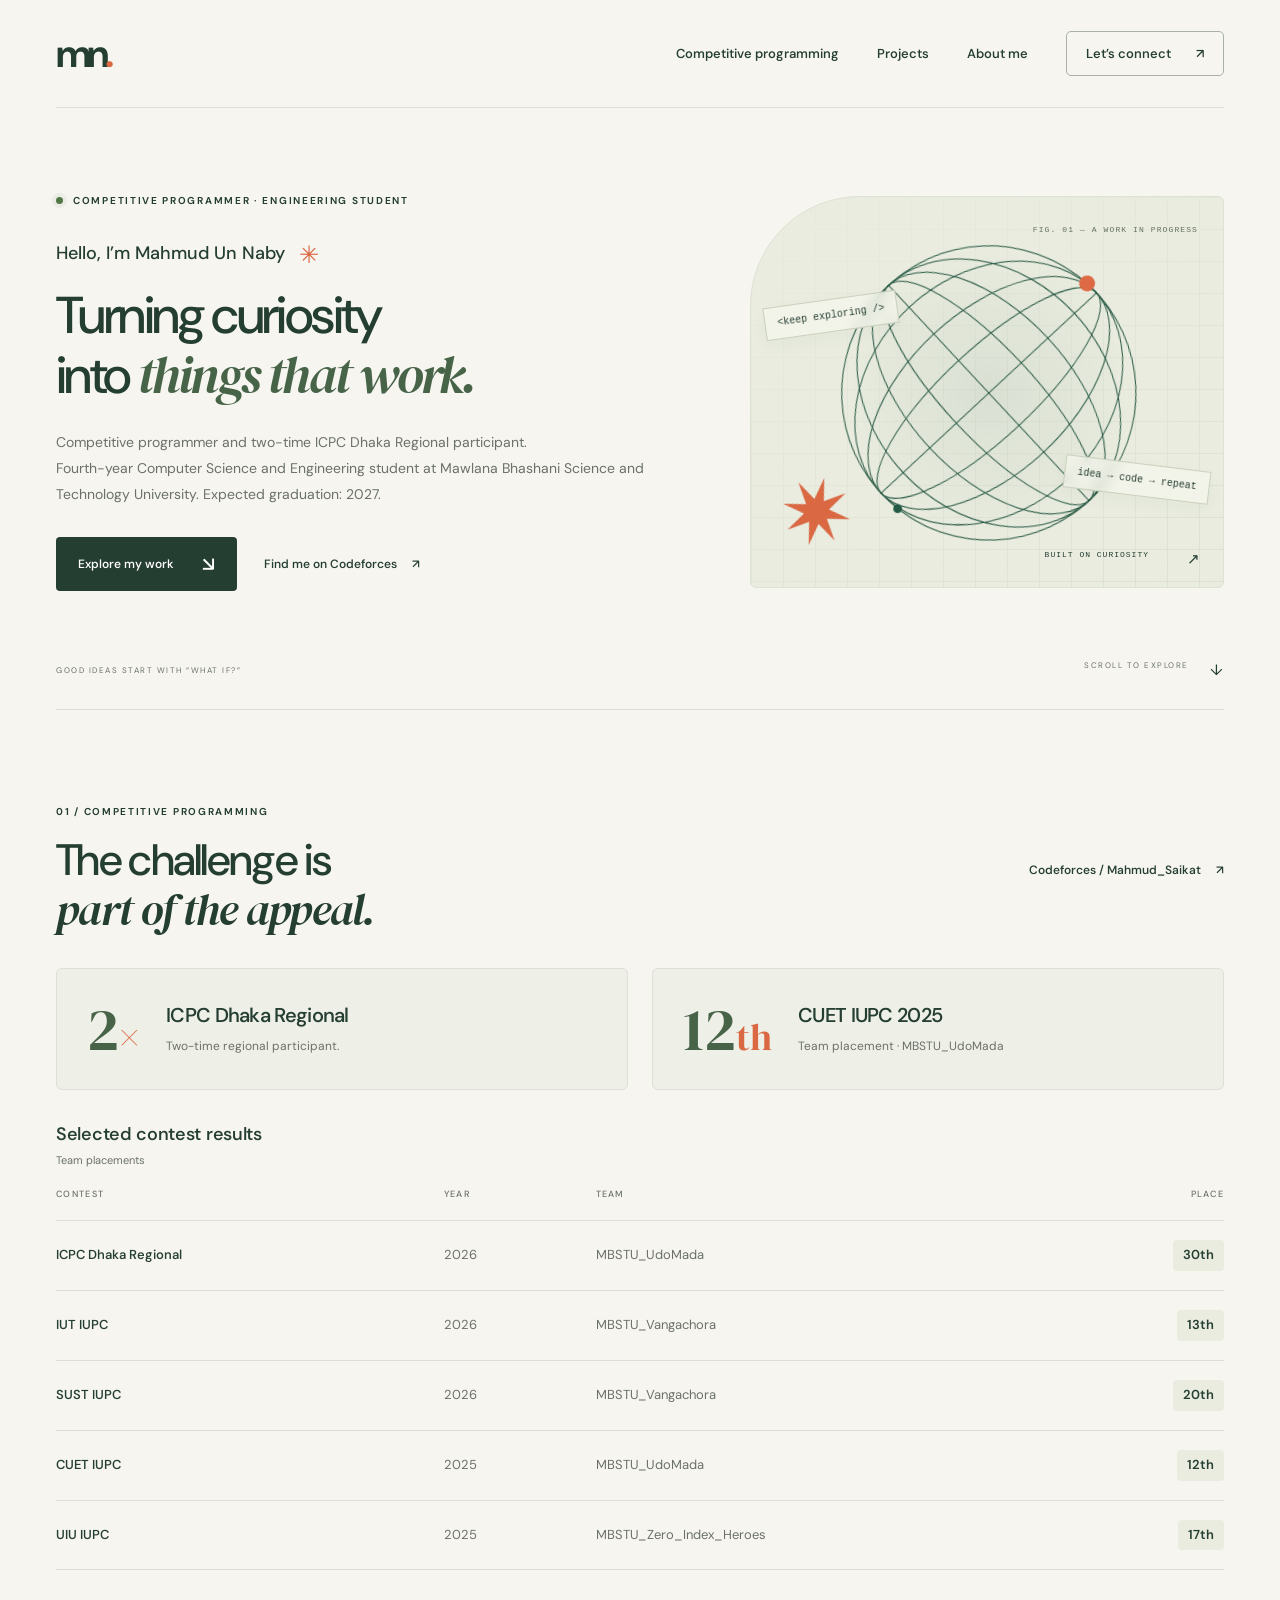
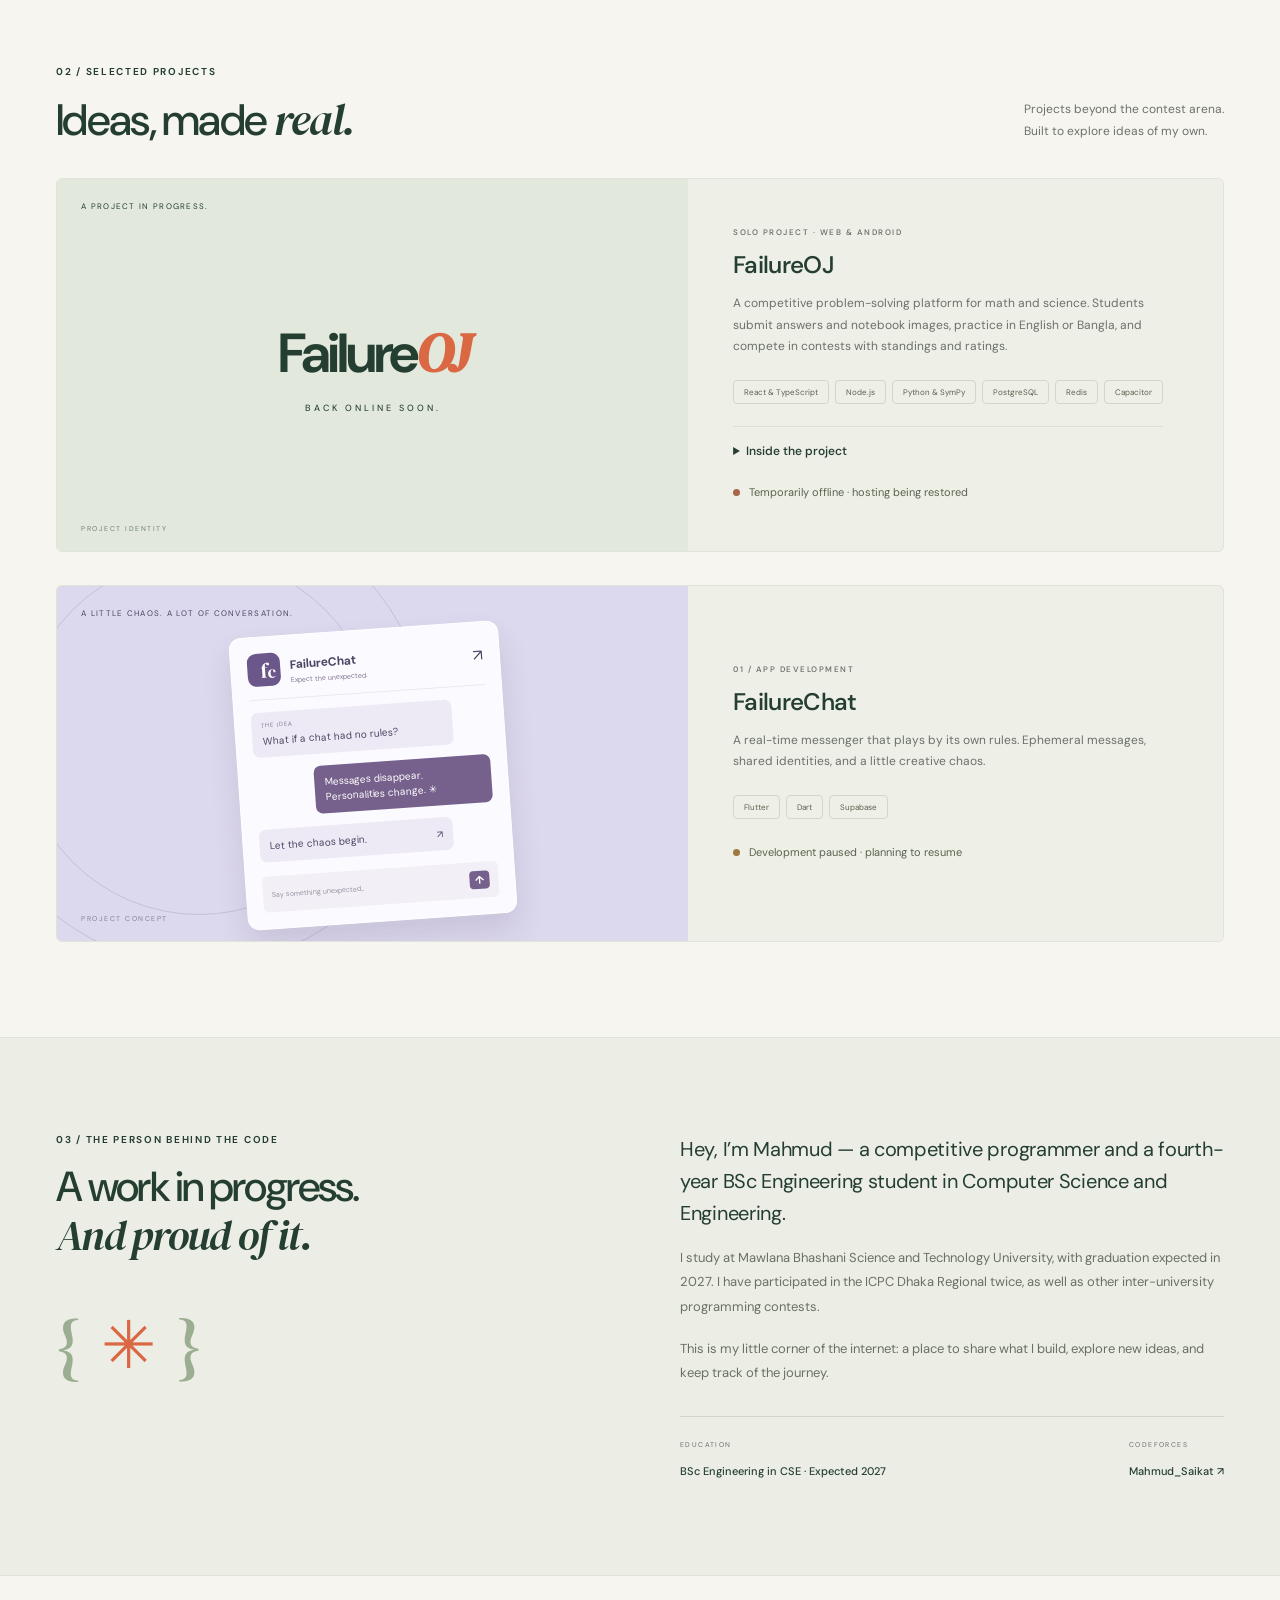
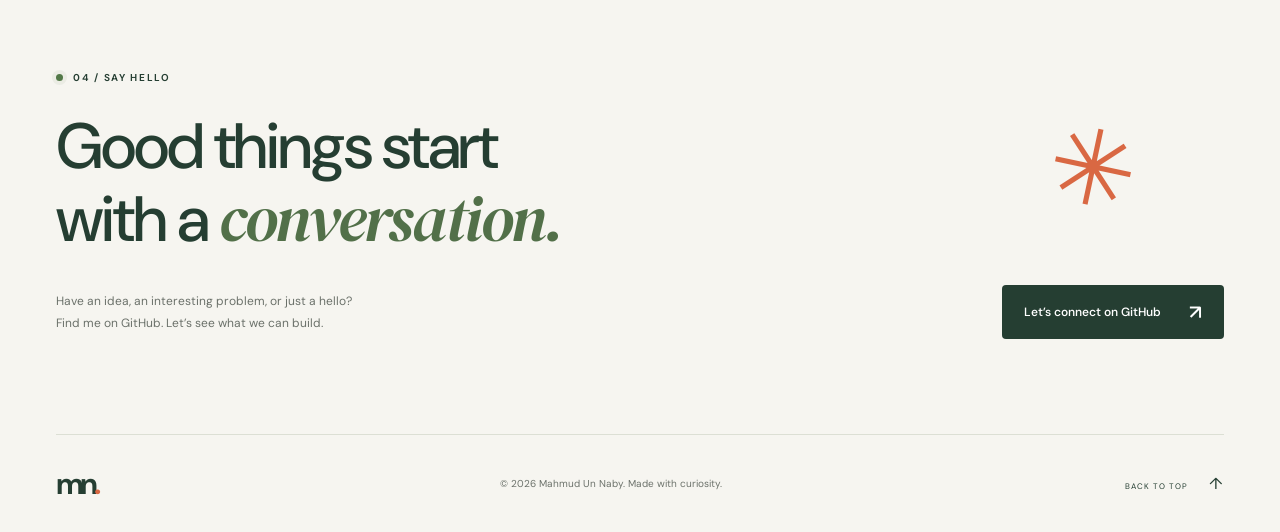
==== index.html @ 16910d27 "Publish Mahmud Un Naby portfolio" ====
<!doctype html>
<html lang="en">
<head>
  <meta charset="UTF-8">
  <meta name="viewport" content="width=device-width, initial-scale=1.0">
  <meta name="theme-color" content="#f6f5f0">
  <meta name="description" content="Mahmud Un Naby — competitive programmer, two-time ICPC Dhaka Regional participant, and Computer Science and Engineering student at MBSTU. Expected graduation: 2027.">
  <meta property="og:title" content="Mahmud Un Naby — Competitive Programmer">
  <meta property="og:description" content="Exploring ideas through code. A collection of projects, experiments, and things learned along the way.">
  <meta property="og:type" content="website">
  <meta property="og:url" content="https://mahmud-un-naby.github.io/portfolio/">
  <link rel="canonical" href="https://mahmud-un-naby.github.io/portfolio/">
  <title>Mahmud Un Naby — Competitive Programmer</title>
  <link rel="icon" href="./favicon.svg" type="image/svg+xml">
  <link rel="stylesheet" href="./styles.css">
  <script src="./script.js" defer></script>
</head>
<body>
  <a class="skip-link" href="#main">Skip to content</a>
  <header class="site-header wrap">
    <a class="wordmark" href="#" aria-label="Mahmud Un Naby, home">mn<span>.</span></a>
    <button class="menu-toggle" aria-controls="navigation" aria-expanded="false" aria-label="Open navigation"><span></span><span></span></button>
    <nav id="navigation" aria-label="Main navigation">
      <a href="#contests">Competitive programming</a><a href="#work">Projects</a><a href="#about">About me</a><a class="nav-contact" href="#contact">Let’s connect <span aria-hidden="true">↗</span></a>
    </nav>
  </header>
  <main id="main">
    <section class="hero wrap" aria-labelledby="hero-title">
      <div class="hero-copy">
        <p class="eyebrow"><span class="status-dot"></span> COMPETITIVE PROGRAMMER · ENGINEERING STUDENT</p>
        <p class="hello">Hello, I’m Mahmud Un Naby <span aria-hidden="true">✳</span></p>
        <h1 id="hero-title">Turning curiosity<br>into <em>things that work.</em></h1>
        <p class="hero-description">Competitive programmer and two-time ICPC Dhaka Regional participant.<br>Fourth-year Computer Science and Engineering student at Mawlana Bhashani Science and Technology University. Expected graduation: 2027.</p>
        <div class="hero-actions"><a class="button button-dark" href="#work">Explore my work <span aria-hidden="true">↘</span></a><a class="text-link" href="https://codeforces.com/profile/Mahmud_Saikat" target="_blank" rel="noopener noreferrer">Find me on Codeforces <span aria-hidden="true">↗</span></a></div>
      </div>
      <div class="hero-art" role="img" aria-label="An abstract geometric playground of green orbital lines and an orange star, representing curiosity and code">
        <div class="art-grid"></div><span class="art-top">FIG. 01 — A WORK IN PROGRESS</span>
        <svg class="orbital" viewBox="0 0 440 440" aria-hidden="true"><defs><radialGradient id="orb-fill"><stop offset="0" stop-color="#245a46" stop-opacity=".08"/><stop offset="1" stop-color="#245a46" stop-opacity="0"/></radialGradient></defs><circle cx="220" cy="220" r="166" fill="url(#orb-fill)"/><g fill="none" stroke="#285944" stroke-width="1.15"><circle cx="220" cy="220" r="166"/><ellipse cx="220" cy="220" rx="166" ry="50" transform="rotate(-35 220 220)"/><ellipse cx="220" cy="220" rx="166" ry="91" transform="rotate(-35 220 220)"/><ellipse cx="220" cy="220" rx="166" ry="132" transform="rotate(-35 220 220)"/><ellipse cx="220" cy="220" rx="50" ry="166" transform="rotate(-35 220 220)"/><ellipse cx="220" cy="220" rx="91" ry="166" transform="rotate(-35 220 220)"/><ellipse cx="220" cy="220" rx="132" ry="166" transform="rotate(-35 220 220)"/><path d="M84 315 356 125M125 84 315 356"/></g><circle cx="347" cy="113" r="9" fill="#de6945"/><circle cx="100" cy="335" r="5" fill="#245a46"/></svg>
        <span class="floating-code code-one">&lt;keep exploring /&gt;</span><span class="floating-code code-two">idea → code → repeat</span>
        <svg class="art-star" viewBox="0 0 100 100" aria-hidden="true"><path d="m50 0 7 33L85 15 67 43 100 50 67 57 85 85 57 67 50 100 43 67 15 85 33 57 0 50 33 43 15 15 43 33Z" fill="currentColor"/></svg>
        <span class="art-bottom">BUILT ON CURIOSITY <span>↗</span></span>
      </div>
      <div class="hero-foot"><span>GOOD IDEAS START WITH “WHAT IF?”</span><a href="#work">SCROLL TO EXPLORE <span aria-hidden="true">↓</span></a></div>
    </section>
    <section id="contests" class="contests wrap section-space" aria-labelledby="contests-title">
      <div class="section-heading"><div><p class="eyebrow">01 / COMPETITIVE PROGRAMMING</p><h2 id="contests-title">The challenge is<br><em>part of the appeal.</em></h2></div><a class="text-link" href="https://codeforces.com/profile/Mahmud_Saikat" target="_blank" rel="noopener noreferrer">Codeforces / Mahmud_Saikat <span aria-hidden="true">↗</span></a></div>
      <div class="contest-grid">
        <article class="contest-highlight"><span class="contest-number">2<span>×</span></span><div><h3>ICPC Dhaka Regional</h3><p>Two-time regional participant.</p></div></article>
        <article class="contest-highlight"><span class="contest-number">12<span>th</span></span><div><h3>CUET IUPC 2025</h3><p>Team placement · MBSTU_UdoMada</p></div></article>
      </div>
      <div class="contest-results">
        <table>
          <caption>Selected contest results <span>Team placements</span></caption>
          <thead><tr><th scope="col">Contest</th><th scope="col">Year</th><th scope="col">Team</th><th scope="col">Place</th></tr></thead>
          <tbody>
            <tr><th scope="row">ICPC Dhaka Regional</th><td>2026</td><td>MBSTU_UdoMada</td><td><span class="placement">30th</span></td></tr>
            <tr><th scope="row">IUT IUPC</th><td>2026</td><td>MBSTU_Vangachora</td><td><span class="placement">13th</span></td></tr>
            <tr><th scope="row">SUST IUPC</th><td>2026</td><td>MBSTU_Vangachora</td><td><span class="placement">20th</span></td></tr>
            <tr><th scope="row">CUET IUPC</th><td>2025</td><td>MBSTU_UdoMada</td><td><span class="placement">12th</span></td></tr>
            <tr><th scope="row">UIU IUPC</th><td>2025</td><td>MBSTU_Zero_Index_Heroes</td><td><span class="placement">17th</span></td></tr>
          </tbody>
        </table>
      </div>
    </section>
    <section id="work" class="work wrap section-space" aria-labelledby="work-title">
      <div class="section-heading"><div><p class="eyebrow">02 / SELECTED PROJECTS</p><h2 id="work-title">Ideas, made <em>real.</em></h2></div><p>Projects beyond the contest arena.<br>Built to explore ideas of my own.</p></div>
      <div class="project-grid">
        <article class="project-card featured oj-project" aria-labelledby="failureoj-title">
          <div class="project-visual oj-visual" aria-hidden="true"><span class="visual-label">A PROJECT IN PROGRESS.</span><div class="oj-wordmark">Failure<span>OJ</span><small>BACK ONLINE SOON.</small></div><span class="visual-caption">PROJECT IDENTITY</span></div>
          <div class="project-info"><div>
            <p class="project-type">SOLO PROJECT · WEB &amp; ANDROID</p>
            <h3 id="failureoj-title">FailureOJ</h3>
            <p>A competitive problem-solving platform for math and science. Students submit answers and notebook images, practice in English or Bangla, and compete in contests with standings and ratings.</p>
            <div class="tags"><span>React &amp; TypeScript</span><span>Node.js</span><span>Python &amp; SymPy</span><span>PostgreSQL</span><span>Redis</span><span>Capacitor</span></div>
            <details class="project-details">
              <summary>Inside the project</summary>
              <ul>
                <li><strong>Math-aware judging.</strong> A Python/FastAPI service uses SymPy to compare numeric expressions, including equivalent fractions and roots, with tolerance-based checking.</li>
                <li><strong>Contest workflows.</strong> Fixed or dynamic scoring, standings, ratings, and participant challenges reviewed by contest judges.</li>
                <li><strong>Learning and community.</strong> Bilingual problems, editorials, tutorials, problem collections, and groups, with an Android build using Capacitor.</li>
              </ul>
              <p><strong>Engineering focus:</strong> the answer judge runs separately from the Express API. A Redis-backed queue and retry logic handle deferred judging, while Socket.IO delivers verdict updates. PostgreSQL and Prisma store the platform’s data.</p>
            </details>
            <p class="project-status"><span class="status-indicator offline"></span>Temporarily offline · hosting being restored</p>
          </div></div>
        </article>
        <article class="project-card featured" aria-labelledby="failurechat-title">
          <div class="project-visual chat-visual" aria-hidden="true"><span class="visual-label">A LITTLE CHAOS. A LOT OF CONVERSATION.</span><div class="chat-orbit"></div><div class="chat-window"><div class="chat-header"><div class="chat-logo">f<span>c</span></div><div><strong>FailureChat</strong><small>Expect the unexpected.</small></div><span>↗</span></div><div class="chat-message"><small>THE IDEA</small>What if a chat had no rules?</div><div class="chat-message reply">Messages disappear.<br>Personalities change. ✳</div><div class="chat-message final-message">Let the chaos begin.<span>↗</span></div><div class="chat-input">Say something unexpected...<b>↑</b></div></div><span class="visual-caption">PROJECT CONCEPT</span></div>
          <div class="project-info"><div><p class="project-type">01 / APP DEVELOPMENT</p><h3 id="failurechat-title">FailureChat</h3><p>A real-time messenger that plays by its own rules. Ephemeral messages, shared identities, and a little creative chaos.</p><div class="tags"><span>Flutter</span><span>Dart</span><span>Supabase</span></div><p class="project-status"><span class="status-indicator paused"></span>Development paused · planning to resume</p></div></div>
        </article>
      </div>
    </section>
    <section id="about" class="about section-space" aria-labelledby="about-title"><div class="wrap about-grid"><div><p class="eyebrow">03 / THE PERSON BEHIND THE CODE</p><h2 id="about-title">A work in progress.<br><em>And proud of it.</em></h2><div class="about-mark" aria-hidden="true">{<span>✳</span>}</div></div><div class="about-copy"><p class="about-lead">Hey, I’m Mahmud — a competitive programmer and a fourth-year BSc Engineering student in Computer Science and Engineering.</p><p>I study at Mawlana Bhashani Science and Technology University, with graduation expected in 2027. I have participated in the ICPC Dhaka Regional twice, as well as other inter-university programming contests.</p><p>This is my little corner of the internet: a place to share what I build, explore new ideas, and keep track of the journey.</p><div class="about-notes"><div><span>EDUCATION</span><strong>BSc Engineering in CSE · Expected 2027</strong></div><div><span>CODEFORCES</span><a href="https://codeforces.com/profile/Mahmud_Saikat" target="_blank" rel="noopener noreferrer">Mahmud_Saikat ↗</a></div></div></div></div></section>
    <section id="contact" class="contact wrap section-space" aria-labelledby="contact-title"><p class="eyebrow"><span class="status-dot"></span> 04 / SAY HELLO</p><h2 id="contact-title">Good things start<br>with a <em>conversation.</em><span class="contact-star" aria-hidden="true">✳</span></h2><div class="contact-bottom"><p>Have an idea, an interesting problem, or just a hello?<br>Find me on GitHub. Let’s see what we can build.</p><a class="button button-dark" href="https://github.com/Mahmud-Un-Naby" target="_blank" rel="noopener noreferrer">Let’s connect on GitHub <span aria-hidden="true">↗</span></a></div></section>
  </main>
  <footer class="footer wrap"><a class="wordmark" href="#" aria-label="Back to top">mn<span>.</span></a><p>© <span id="year">2026</span> Mahmud Un Naby. Made with curiosity.</p><a href="#">BACK TO TOP <span aria-hidden="true">↑</span></a></footer>
</body>
</html>
---- styles.css ----
@import url('https://fonts.googleapis.com/css2?family=DM+Sans:wght@400;450;500;550;600;650;700&family=DM+Serif+Display:ital@0;1&display=swap');

:root{--paper:#f6f5f0;--ink:#253e32;--muted:#6b716a;--line:#dcdfd4;--accent:#d96843;--serif:'DM Serif Display',Georgia,serif;--sans:'DM Sans',Arial,sans-serif}*{box-sizing:border-box}html{scroll-behavior:smooth;scroll-padding-top:30px}body{margin:0;background:var(--paper);color:var(--ink);font-family:var(--sans);-webkit-font-smoothing:antialiased}a{color:inherit;text-decoration:none}button{font:inherit}a,button{-webkit-tap-highlight-color:transparent}a:focus-visible,button:focus-visible{outline:3px solid var(--accent);outline-offset:6px}::selection{background:#d9e5c8}.wrap{width:min(1200px,calc(100% - 112px));margin-inline:auto}.site-header{height:108px;display:flex;align-items:center;justify-content:space-between;border-bottom:1px solid var(--line)}.wordmark{font-size:39px;font-weight:700;letter-spacing:-4px;line-height:1}.wordmark span{color:var(--accent)}nav{display:flex;align-items:center;gap:38px;font-size:13px;font-weight:550}nav a:hover,.text-link:hover{color:var(--accent)}.nav-contact{border:1px solid #a9b0a5;border-radius:5px;padding:13px 19px}.nav-contact span{margin-left:22px}.menu-toggle{display:none}.hero{display:grid;grid-template-columns:1.35fr 1fr;column-gap:55px;padding-top:86px}.eyebrow{font-size:10px;letter-spacing:1.7px;font-weight:650;display:flex;align-items:center;gap:10px;margin:0 0 32px}.status-dot{width:7px;height:7px;background:#527847;border-radius:50%;box-shadow:0 0 0 4px #52784712;flex-shrink:0}.hello{font-size:18px;margin:0 0 17px;font-weight:500}.hello span{color:var(--accent);display:inline-block;margin-left:9px;font-size:24px;vertical-align:middle}h1{font-weight:500;font-size:clamp(40px,4.05vw,59px);letter-spacing:-2.6px;line-height:1.13;margin:0 0 25px;white-space:nowrap}em{font-family:var(--serif);font-weight:400}h1 em{color:#486448}.hero-description{font-size:14px;line-height:1.85;color:var(--muted);margin:0 0 29px}.hero-actions{display:flex;align-items:center;gap:27px}.button{padding:17px 22px;display:inline-flex;align-items:center;justify-content:center;gap:28px;border-radius:4px;font-size:12px;font-weight:550;transition:background .2s,transform .2s}.button-dark{background:var(--ink);color:#fff}.button-dark:hover{background:#40604a;transform:translateY(-2px)}.button span{font-size:20px;line-height:1}.text-link{font-size:12px;font-weight:550;display:inline-flex;align-items:center;gap:15px;transition:color .2s}.hero-art{align-self:center;height:392px;background:#e9ecdf;position:relative;overflow:hidden;border:1px solid #dde2d4;border-radius:110px 6px 6px 6px}.art-grid{position:absolute;inset:0;opacity:.38;background-image:linear-gradient(#c6cfbe 1px,transparent 1px),linear-gradient(90deg,#c6cfbe 1px,transparent 1px);background-size:32px 32px;mask-image:linear-gradient(145deg,transparent,#000)}.art-top{position:absolute;top:28px;right:25px;font:8px monospace;letter-spacing:1.1px;color:#66725e}.orbital{width:100%;height:100%;position:absolute;top:1px;left:2px;transform:rotate(-8deg);animation:orbit-in 1.4s ease-out both}.floating-code{position:absolute;font:10px monospace;background:#f8f8efa8;border:1px solid #c9d1be;padding:10px 12px;box-shadow:0 6px 16px #2c49270a;backdrop-filter:blur(6px)}.code-one{left:13px;top:102px;transform:rotate(-8deg)}.code-two{right:13px;bottom:91px;transform:rotate(7deg)}.art-star{position:absolute;left:31px;bottom:41px;width:69px;color:var(--accent);transform:rotate(13deg)}.art-bottom{position:absolute;bottom:18px;right:22px;font:8px monospace;letter-spacing:1px;display:flex;gap:38px}.art-bottom span{font-size:15px}.hero-foot{grid-column:1/-1;margin-top:69px;padding-bottom:29px;display:flex;justify-content:space-between;align-items:center;font-size:8px;letter-spacing:1.5px;color:var(--muted)}.hero-foot a{display:flex;gap:21px}.hero-foot a span{font-size:15px;color:var(--ink)}.skills-strip{border-block:1px solid var(--line)}.skills-strip .wrap{min-height:83px;display:flex;align-items:center;justify-content:space-between;gap:20px}.skills-strip span{font-size:15px;font-weight:550;white-space:nowrap}.skills-strip .strip-label{font-size:8px;letter-spacing:1.5px;color:var(--muted);font-weight:500;margin-right:28px}.skills-strip i{font-style:normal;color:#a3ae96;font-size:17px}.section-space{padding-block:95px}.section-heading{display:flex;justify-content:space-between;align-items:end;margin-bottom:32px}.section-heading .eyebrow,.about .eyebrow{margin-bottom:17px}h2{font-size:44px;font-weight:500;letter-spacing:-1.7px;line-height:1.15;margin:0}.section-heading>p{font-size:12px;line-height:1.85;color:var(--muted);margin:0 0 4px}.filter-bar{display:flex;gap:9px;margin-bottom:25px}.filter{background:transparent;border:1px solid var(--line);color:var(--muted);padding:10px 15px;border-radius:30px;font-size:10px;cursor:pointer}.filter.active{background:var(--ink);border-color:var(--ink);color:#fff}.filter span{margin-left:8px;opacity:.6;font-size:8px}.filter:not(.active):hover{border-color:#62775f;color:var(--ink)}.project-grid{display:grid;grid-template-columns:1fr 1fr;gap:33px 27px}.project-card{display:block;min-width:0}.project-card[hidden]{display:none}.project-card.featured{grid-column:1/-1;display:grid;grid-template-columns:1.18fr 1fr;background:#eeefe7;border:1px solid #e0e3d7;border-radius:6px;overflow:hidden}.project-card.featured[hidden]{display:none}.project-visual{height:265px;position:relative;overflow:hidden;border-radius:5px;transition:filter .2s}.project-card:hover .project-visual{filter:brightness(.975)}.featured .project-visual{height:355px;border-radius:0}.visual-label{position:absolute;top:22px;left:24px;font-size:8px;letter-spacing:1.3px;z-index:1}.visual-caption{position:absolute;bottom:18px;left:24px;font-size:7px;letter-spacing:1.5px;opacity:.6}.chat-visual{background:#dcd8ed;color:#4b4664;display:flex;align-items:center;justify-content:center}.chat-orbit{width:460px;height:460px;border:1px solid #c6bed9;position:absolute;border-radius:50%;left:-14%;top:-80px}.chat-orbit:after{content:'';position:absolute;inset:50px;border:1px solid #c6bed9;border-radius:50%}.chat-window{width:270px;margin-top:24px;background:#fbfaff;border:1px solid #ffffff;border-radius:12px;box-shadow:0 17px 30px #40345c1f;padding:16px;transform:rotate(-4deg);transition:transform .35s}.project-card:hover .chat-window{transform:rotate(-1deg) translateY(-3px)}.chat-header{display:flex;gap:10px;align-items:center;padding-bottom:13px;border-bottom:1px solid #ebe8f0}.chat-logo{background:#6c578a;color:#fff;border-radius:9px;font-family:var(--serif);font-size:21px;width:33px;height:33px;display:grid;place-content:center;position:relative}.chat-logo span{position:absolute;right:5px;bottom:2px;font-size:17px}.chat-header strong{font-size:12px}.chat-header small{display:block;font-size:7px;color:#82758f;margin-top:2px}.chat-header>span{margin-left:auto}.chat-message{font-size:10px;line-height:1.5;background:#eeeaf5;border-radius:7px;padding:9px 10px;margin-top:12px;width:85%}.chat-message small{display:block;font-size:6px;letter-spacing:1px;color:#887695;margin-bottom:3px}.chat-message.reply{margin-left:auto;background:#75618c;color:#fff;width:75%}.chat-message.final-message{width:82%;display:flex;justify-content:space-between}.chat-input{font-size:7px;color:#9a91a2;padding:9px;margin-top:14px;background:#f2eff7;border-radius:5px;display:flex;align-items:center;justify-content:space-between}.chat-input b{color:#fff;background:#75618c;padding:2px 5px;border-radius:4px;font-size:11px}.project-info{padding:24px 0 0}.featured .project-info{padding:48px 45px;display:flex;align-items:center}.project-type{font-size:8px;letter-spacing:1.5px;font-weight:550;color:var(--muted);margin:0 0 12px}h3{font-size:24px;font-weight:550;letter-spacing:-.7px;margin:0 0 13px;display:flex;justify-content:space-between;gap:12px}h3 span{font-size:24px;font-weight:400;transition:transform .2s}.project-card:hover h3 span{transform:translate(3px,-3px)}.project-info p:not(.project-type){font-size:12px;color:var(--muted);line-height:1.8;margin:0;max-width:420px}.tags{display:flex;flex-wrap:wrap;gap:6px;margin-top:22px}.tags span{font-size:8px;padding:6px 10px;border:1px solid #d1d8c9;border-radius:4px;color:#59634f}.geometry-visual{background:#e4eadf}.geometry-visual svg{height:95%;width:90%;margin:15px 5%}.web-visual{background:#efdfcd;display:flex;align-items:center;justify-content:center}.code-window{width:78%;background:#293b33;color:#edf1df;border-radius:7px;box-shadow:0 14px 20px #5a442a14;transform:rotate(2deg);margin-top:20px}.window-dots{height:30px;display:flex;gap:4px;align-items:center;border-bottom:1px solid #ffffff14;padding:0 12px}.window-dots i{width:5px;height:5px;border-radius:50%;background:#b7937d}.window-dots i:nth-child(2){background:#c2b87f}.window-dots i:nth-child(3){background:#849d77}.window-dots span{font-size:7px;color:#bcc4b7;margin-left:auto;font-family:monospace}.code-lines{font:10px/1.9 monospace;padding:12px 13px 16px;white-space:pre}.code-lines>span{display:block}.code-lines b{color:#748176;font-weight:400;margin-right:14px}.code-lines i{font-style:normal;color:#d4ad87}.code-lines em{font:inherit;color:#bbaaed}.code-lines q{color:#c7d7a4}.code-lines q:before,.code-lines q:after{content:'"'}.work-footer{display:flex;justify-content:space-between;align-items:center;margin-top:37px;border-top:1px solid var(--line);padding-top:23px}.work-footer>span{font-size:11px;color:var(--muted)}.about{background:#eceee5;border-block:1px solid #e0e3d7}.about-grid{display:grid;grid-template-columns:1fr 1fr;gap:80px}.about h2{font-size:42px}.about-mark{font-size:72px;display:flex;align-items:center;gap:21px;margin-top:35px;color:#9cae92;font-family:var(--serif)}.about-mark span{font-size:66px;color:var(--accent)}.about-copy>p{font-size:13px;line-height:1.9;color:#687162;margin:0 0 17px}.about-copy>p.about-lead{font-size:20px;line-height:1.6;color:var(--ink);letter-spacing:-.3px}.about-notes{border-top:1px solid #d0d7c6;margin-top:30px;padding-top:23px;display:flex;justify-content:space-between;gap:15px}.about-notes span{display:block;font-size:7px;letter-spacing:1.4px;color:var(--muted);margin-bottom:10px}.about-notes strong,.about-notes a{font-size:11px;font-weight:500}.contact .eyebrow{margin-bottom:27px}.contact h2{font-size:64px;line-height:1.12;position:relative;letter-spacing:-2.1px}.contact h2 em{color:#527049}.contact-star{position:absolute;right:90px;top:0;color:var(--accent);font-size:105px;transform:rotate(12deg)}.contact-bottom{display:flex;align-items:center;justify-content:space-between;margin-top:30px}.contact-bottom p{font-size:12px;line-height:1.9;color:var(--muted);margin:0}.footer{display:flex;align-items:center;justify-content:space-between;gap:20px;min-height:98px;border-top:1px solid var(--line)}.footer .wordmark{font-size:30px}.footer p{font-size:10px;color:var(--muted)}.footer>a:last-child{font-size:8px;letter-spacing:1px}.footer>a:last-child span{margin-left:18px;font-size:16px}.skip-link{position:fixed;left:16px;top:-80px;z-index:10;background:var(--ink);color:#fff;padding:12px}.skip-link:focus{top:16px}.sr-only{position:absolute;width:1px;height:1px;padding:0;margin:-1px;overflow:hidden;clip:rect(0,0,0,0);white-space:nowrap;border:0}@keyframes orbit-in{from{opacity:0;transform:rotate(-20deg) scale(.94)}to{opacity:1;transform:rotate(-8deg) scale(1)}}
@media(min-width:1450px){.hero{padding-top:105px}.hero-art{height:430px}.hero-foot{margin-top:85px}}
@media(max-width:1050px){.wrap{width:calc(100% - 64px)}.hero{gap:25px;padding-top:65px}h1{font-size:43px;letter-spacing:-2px}.hero-art{height:350px}.hero-actions{gap:18px}.text-link{font-size:11px}.hero .button{padding-inline:17px;gap:16px}.skills-strip .strip-label{margin-right:0}.skills-strip .wrap{gap:12px}.skills-strip span{font-size:13px}.featured .project-info{padding:30px}.contact-star{right:40px}.about-grid{gap:40px}.code-lines{font-size:9px}}
@media(max-width:760px){.wrap{width:calc(100% - 40px)}.site-header{height:82px}.wordmark{font-size:35px}.menu-toggle{display:flex;flex-direction:column;justify-content:center;gap:6px;width:42px;height:42px;border:1px solid var(--line);border-radius:4px;background:transparent}.menu-toggle span{width:18px;height:1px;background:var(--ink);margin-inline:auto}.site-header{position:relative}.site-header nav{display:none;position:absolute;top:74px;left:0;right:0;padding:24px;background:var(--paper);border:1px solid var(--line);z-index:5;box-shadow:0 15px 20px #253e3210;align-items:stretch;gap:24px}.site-header nav.open{display:flex;flex-direction:column}.nav-contact{display:flex;justify-content:space-between}.hero{grid-template-columns:1fr;padding-top:47px;gap:37px}.eyebrow{font-size:8px;letter-spacing:1.3px;margin-bottom:27px}.hello{font-size:16px}h1{font-size:clamp(34px,6.5vw,49px);letter-spacing:-1.9px}.hero-description{font-size:13px}.hero-actions{gap:25px}.hero-art{height:370px;width:100%;max-width:480px;justify-self:center;border-top-left-radius:90px}.orbital{left:0}.hero-foot{margin-top:0;padding-bottom:23px;font-size:6px;letter-spacing:1px}.hero-foot a{gap:10px}.skills-strip .wrap{flex-wrap:wrap;justify-content:center;gap:15px 20px;padding-block:20px}.skills-strip .strip-label{width:100%;text-align:center;font-size:7px}.skills-strip span{font-size:12px}.skills-strip i{font-size:12px}.skills-strip i:nth-last-child(2){display:none}.section-space{padding-block:64px}.section-heading{display:block}.section-heading>p{margin-top:18px;font-size:12px}h2{font-size:36px}.filter-bar{gap:6px;flex-wrap:wrap}.filter{font-size:9px;padding:10px 12px}.project-grid{grid-template-columns:1fr;gap:34px}.project-card.featured{display:block}.featured .project-visual{height:330px}.featured .project-info{padding:27px}.project-visual{height:270px}.project-info{padding-top:20px}h3{font-size:23px}.project-info p:not(.project-type){font-size:13px}.tags span{font-size:9px}.work-footer{align-items:start;gap:18px}.work-footer>span{max-width:170px;line-height:1.6}.work-footer .text-link{white-space:nowrap;margin-top:3px}.about-grid{grid-template-columns:1fr;gap:25px}.about h2{font-size:36px}.about-mark{display:none}.about-copy>p.about-lead{font-size:19px}.about-copy>p{font-size:13px}.about-notes{justify-content:flex-start;gap:35px}.contact h2{font-size:clamp(36px,8vw,54px);letter-spacing:-1.5px}.contact-star{right:0;top:-3px;font-size:48px}.contact-bottom{align-items:start;flex-direction:column;gap:24px}.contact-bottom p{font-size:12px}.footer{flex-wrap:wrap;padding-block:25px;gap:18px}.footer p{font-size:8px;order:3;width:100%;margin:0}.footer>a:last-child{margin-left:auto}.code-lines{font-size:10px}.code-window{max-width:360px}}
@media(max-width:370px){.wrap{width:calc(100% - 32px)}h1{font-size:31px;letter-spacing:-1.5px}.hero-actions{gap:14px}.hero .button{font-size:10px;padding:15px 13px}.hero-actions .text-link{font-size:10px;gap:7px}.hero-art{height:320px}.desktop-break{display:none}.contact-star{font-size:34px}.about-notes{gap:23px}.code-lines{font-size:8px}}
@media(prefers-reduced-motion:reduce){html{scroll-behavior:auto}*,*:before,*:after{animation:none!important;transition:none!important}}

/* Competitive programming and curated project presentation. */
.contests{border-top:1px solid var(--line);padding-bottom:0}
.contests .section-heading{align-items:center}
.contest-grid{display:grid;grid-template-columns:1fr 1fr;gap:24px}
.contest-highlight{display:flex;align-items:center;gap:26px;border:1px solid var(--line);padding:30px;border-radius:6px;background:#eeefe7}
.contest-highlight h3{font-size:20px;margin-bottom:8px}
.contest-highlight p{font-size:12px;line-height:1.7;color:var(--muted);margin:0}
.contest-number,.contest-symbol{font-family:var(--serif);font-size:60px;white-space:nowrap;color:#486448;line-height:1}
.contest-number span{font-size:38px;color:var(--accent)}
.contest-symbol{font-size:43px;color:var(--accent)}
.project-info p.project-status{display:flex;align-items:center;gap:9px;font-size:11px;margin-top:24px;color:#59634f}
.status-indicator{width:7px;height:7px;border-radius:50%;flex-shrink:0;background:#9e793e}
.status-indicator.offline{background:#a96548}
.oj-visual{display:flex;align-items:center;justify-content:center;background:#e2e8db}
.oj-wordmark{font-size:55px;font-weight:650;letter-spacing:-3px}
.oj-wordmark>span{color:#d96843;font-family:var(--serif);font-style:italic}
.oj-wordmark small{display:block;font-size:9px;font-weight:450;letter-spacing:3px;margin-top:12px;text-align:center}
article.project-card:hover .project-visual{filter:none}
article.project-card:hover .chat-window{transform:rotate(-4deg)}
@media(max-width:1050px){nav{gap:22px;font-size:12px}.contest-highlight{padding:22px;gap:20px}.contest-highlight h3{font-size:18px}}
@media(max-width:760px){.contest-grid{grid-template-columns:1fr;gap:15px}.contests .section-heading .text-link{margin-top:23px}.contest-highlight{padding:25px}.contest-number{font-size:52px}.hero-description .desktop-break{display:none}.hero .eyebrow{font-size:7px;letter-spacing:1px}.about-notes{flex-wrap:wrap}.oj-wordmark{font-size:49px}}

.contest-results{margin-top:32px}
.contest-results table{width:100%;border-collapse:collapse;text-align:left;table-layout:fixed}
.contest-results caption{text-align:left;font-size:18px;font-weight:550;letter-spacing:-.3px;padding-bottom:20px}
.contest-results caption span{display:block;font-size:11px;font-weight:400;letter-spacing:0;color:var(--muted);margin-top:7px}
.contest-results th,.contest-results td{border-bottom:1px solid var(--line);padding:19px 14px;font-size:13px;line-height:1.6;vertical-align:middle;overflow-wrap:anywhere}
.contest-results thead th{font-size:9px;letter-spacing:1.3px;text-transform:uppercase;color:var(--muted);font-weight:500;padding-top:0}
.contest-results th:first-child{width:32%;padding-left:0}
.contest-results th:nth-child(2){width:13%}
.contest-results th:nth-child(3){width:40%}
.contest-results th:last-child{width:15%}
.contest-results tbody th{font-weight:550}
.contest-results td{color:var(--muted)}
.contest-results th:last-child,.contest-results td:last-child{text-align:right;padding-right:0}
.placement{display:inline-block;background:#e9ecdf;color:var(--ink);font-size:13px;font-weight:600;border-radius:4px;padding:5px 10px}
@media(max-width:760px){.contest-results th,.contest-results td{font-size:11px;padding:15px 6px}.contest-results thead th{font-size:8px;letter-spacing:.5px}.contest-results th:first-child{width:29%}.contest-results th:nth-child(2){width:15%}.contest-results th:nth-child(3){width:39%}.contest-results th:last-child{width:17%}.placement{font-size:11px;padding:4px 6px}.contest-results caption{font-size:17px}}

.oj-project .project-visual{height:auto;min-height:355px;align-self:stretch}
.project-details{margin-top:22px;border-top:1px solid var(--line);padding-top:16px}
.project-details summary{font-size:12px;font-weight:550;cursor:pointer;width:fit-content}
.project-details summary:focus-visible{outline:3px solid var(--accent);outline-offset:5px}
.project-details ul{margin:17px 0;padding-left:17px;color:var(--muted);font-size:12px;line-height:1.8}
.project-details li+li{margin-top:10px}
.project-details strong{color:var(--ink);font-weight:550}
@media(max-width:760px){.oj-project .project-visual{height:290px;min-height:0}.project-details ul{font-size:13px}}
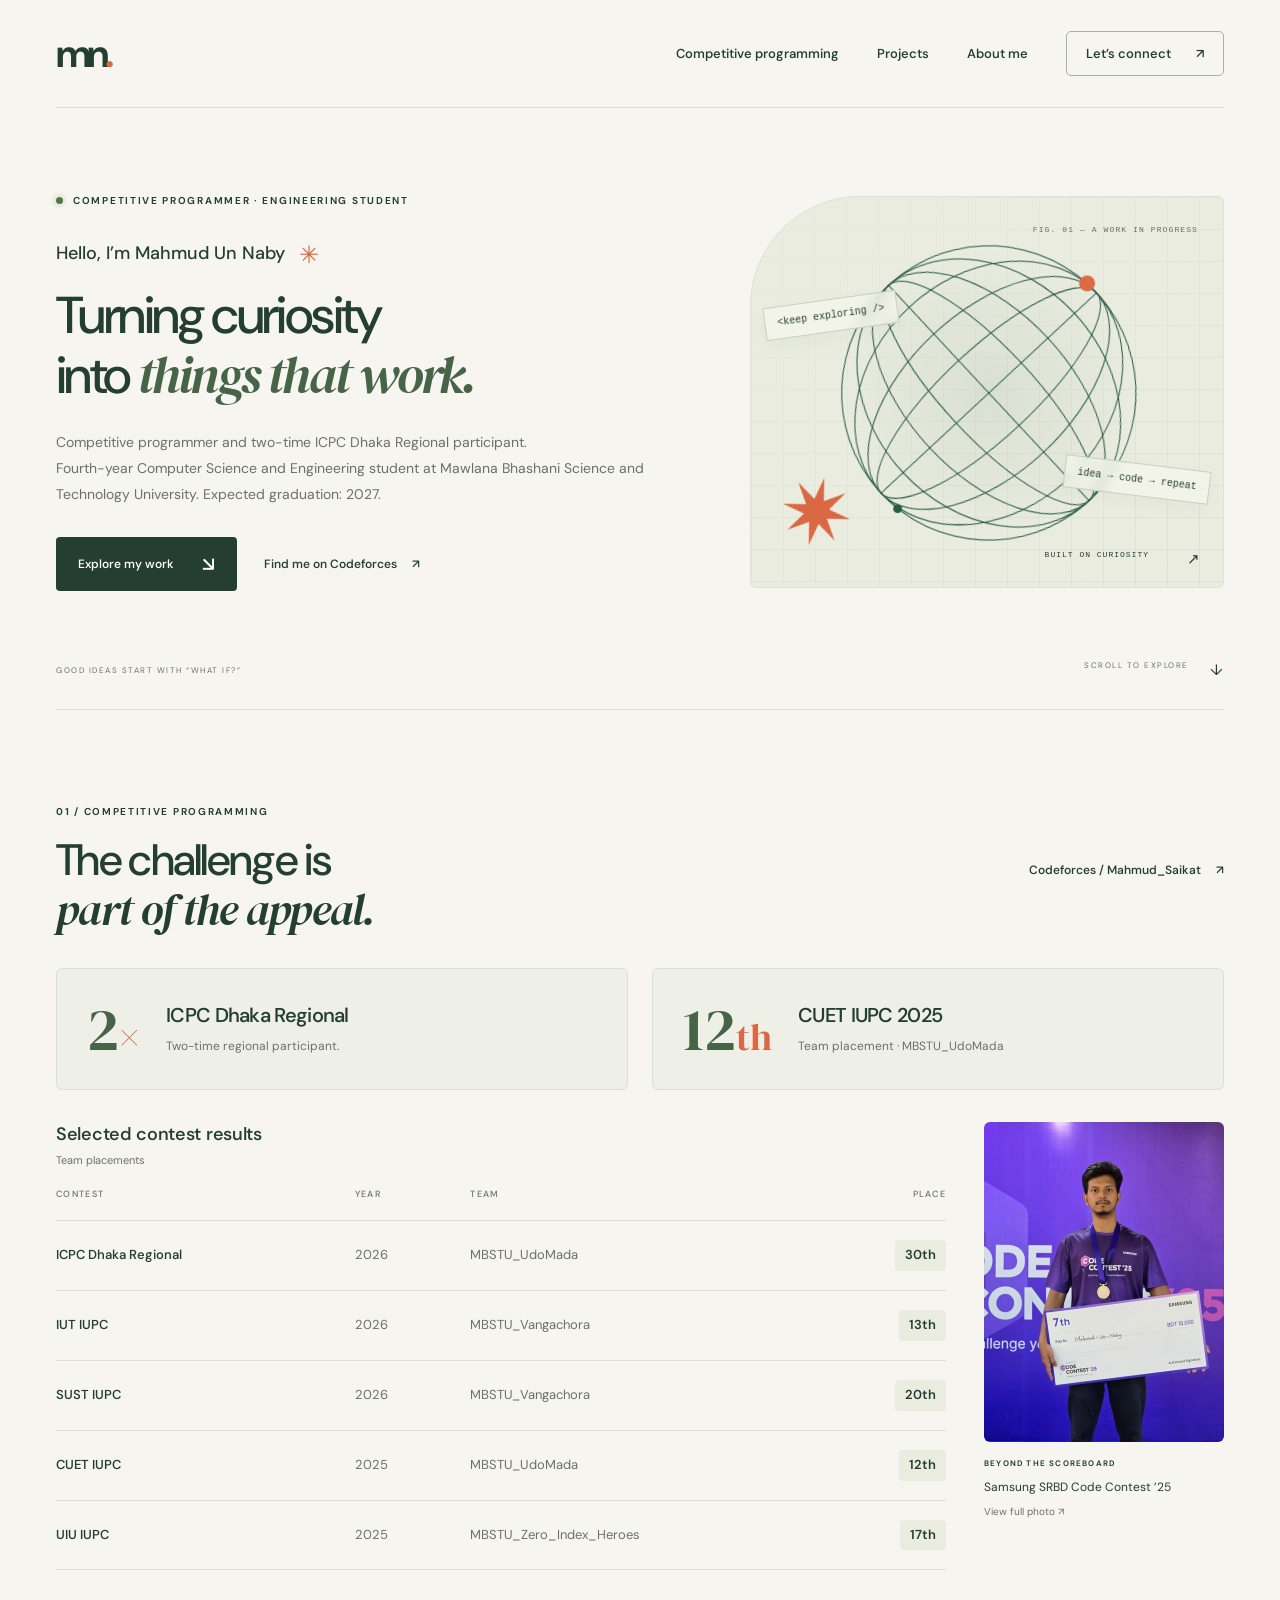
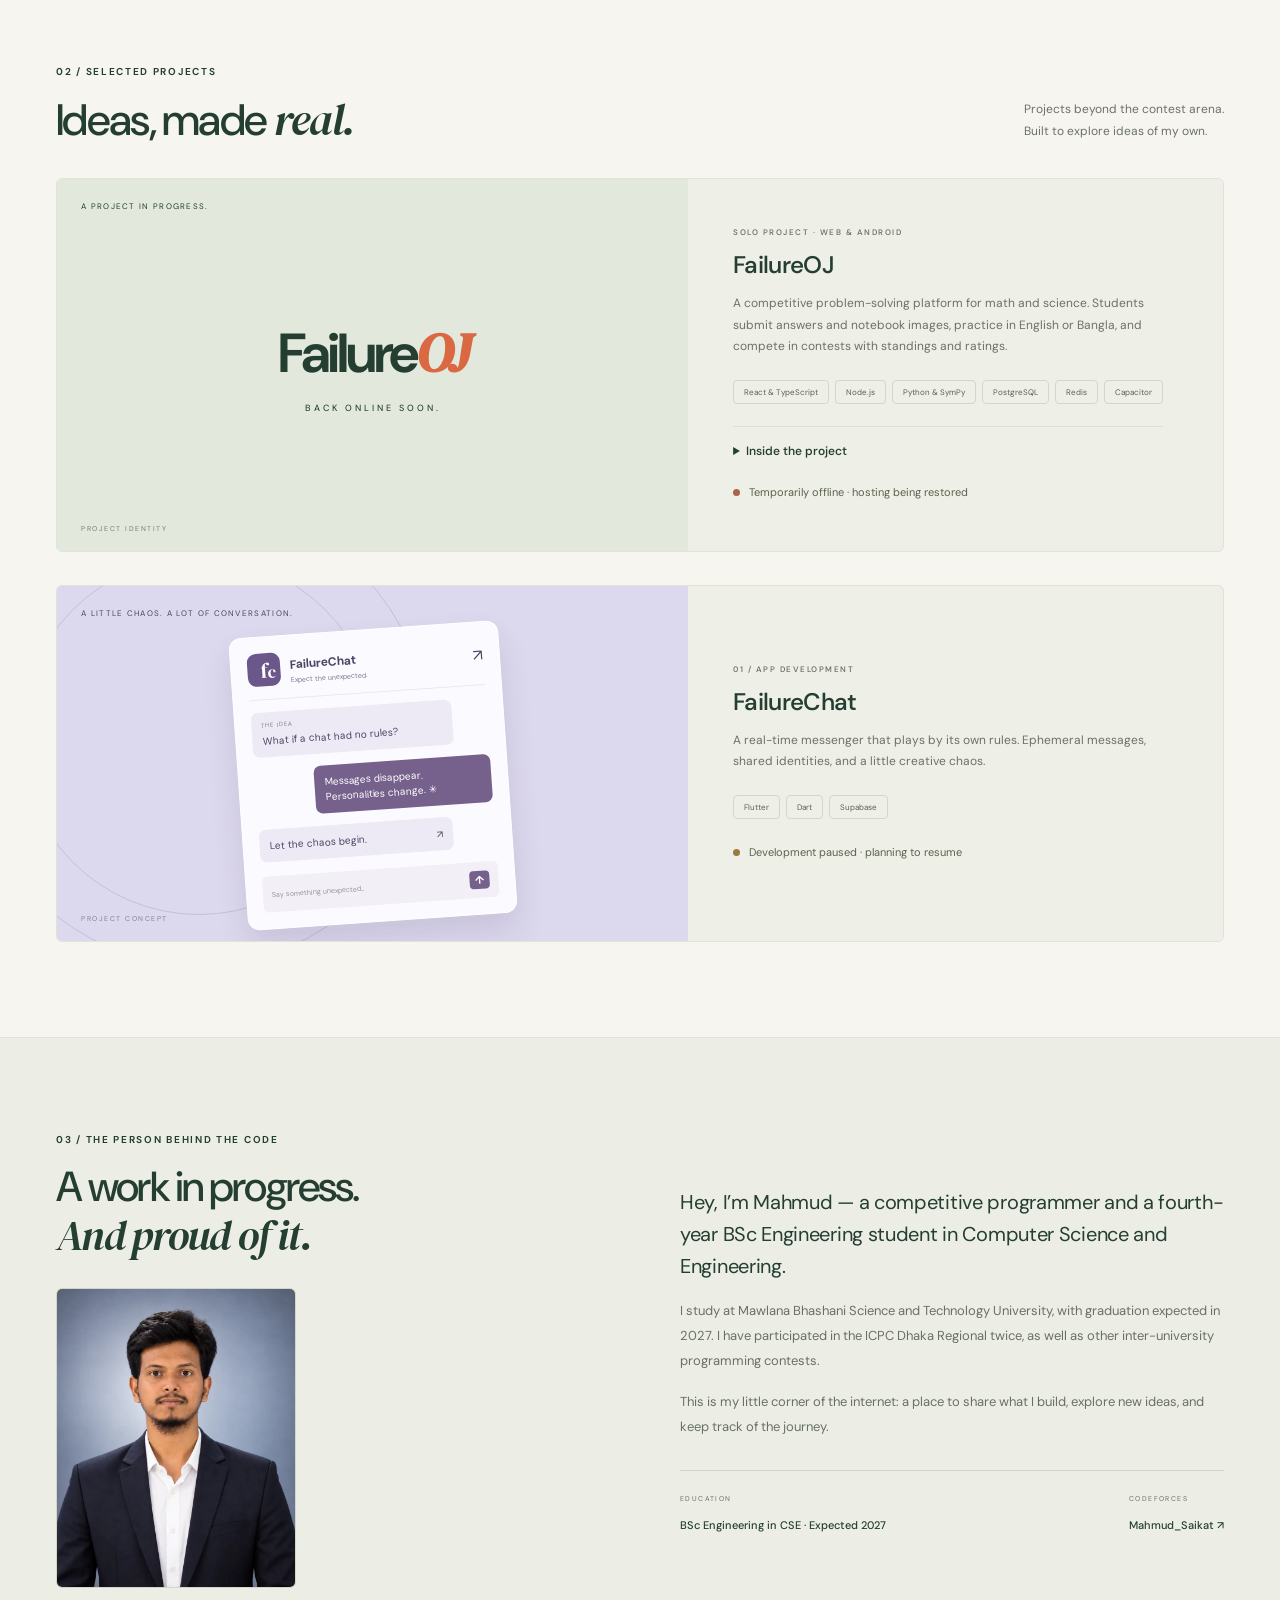
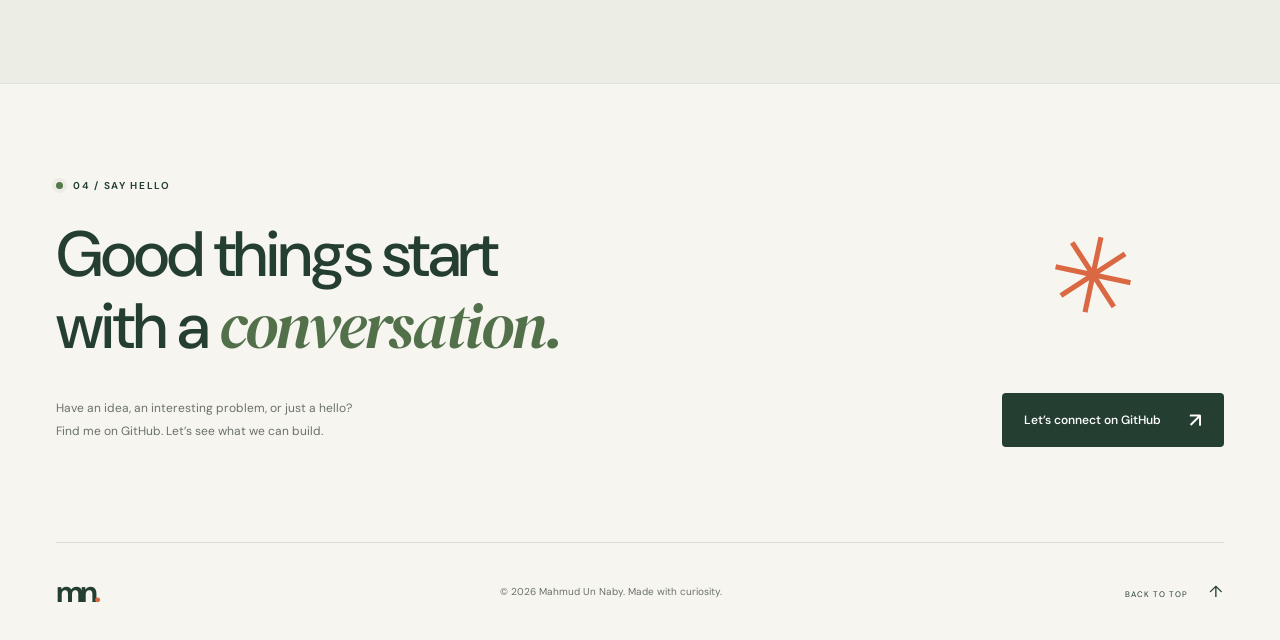
==== commit cd915ceb: "Add portrait and contest photos to portfolio" ====
--- a/index.html
+++ b/index.html
@@ -48,6 +48,7 @@
         <article class="contest-highlight"><span class="contest-number">2<span>×</span></span><div><h3>ICPC Dhaka Regional</h3><p>Two-time regional participant.</p></div></article>
         <article class="contest-highlight"><span class="contest-number">12<span>th</span></span><div><h3>CUET IUPC 2025</h3><p>Team placement · MBSTU_UdoMada</p></div></article>
       </div>
+      <div class="contest-history">
       <div class="contest-results">
         <table>
           <caption>Selected contest results <span>Team placements</span></caption>
@@ -60,6 +61,13 @@
             <tr><th scope="row">UIU IUPC</th><td>2025</td><td>MBSTU_Zero_Index_Heroes</td><td><span class="placement">17th</span></td></tr>
           </tbody>
         </table>
+      </div>
+      <figure class="contest-memory">
+        <a href="./assets/photos/mahmud-contest.webp" target="_blank" rel="noopener noreferrer" aria-label="View full contest photo, opens in a new tab">
+          <img src="./assets/photos/mahmud-contest.webp" alt="Mahmud at a coding contest, wearing a medal and holding a prize cheque" width="960" height="1280" loading="lazy" decoding="async">
+        </a>
+        <figcaption><span class="eyebrow">BEYOND THE SCOREBOARD</span>Samsung SRBD Code Contest ’25<span class="photo-hint">View full photo ↗</span></figcaption>
+      </figure>
       </div>
     </section>
     <section id="work" class="work wrap section-space" aria-labelledby="work-title">
@@ -90,7 +98,7 @@
         </article>
       </div>
     </section>
-    <section id="about" class="about section-space" aria-labelledby="about-title"><div class="wrap about-grid"><div><p class="eyebrow">03 / THE PERSON BEHIND THE CODE</p><h2 id="about-title">A work in progress.<br><em>And proud of it.</em></h2><div class="about-mark" aria-hidden="true">{<span>✳</span>}</div></div><div class="about-copy"><p class="about-lead">Hey, I’m Mahmud — a competitive programmer and a fourth-year BSc Engineering student in Computer Science and Engineering.</p><p>I study at Mawlana Bhashani Science and Technology University, with graduation expected in 2027. I have participated in the ICPC Dhaka Regional twice, as well as other inter-university programming contests.</p><p>This is my little corner of the internet: a place to share what I build, explore new ideas, and keep track of the journey.</p><div class="about-notes"><div><span>EDUCATION</span><strong>BSc Engineering in CSE · Expected 2027</strong></div><div><span>CODEFORCES</span><a href="https://codeforces.com/profile/Mahmud_Saikat" target="_blank" rel="noopener noreferrer">Mahmud_Saikat ↗</a></div></div></div></div></section>
+    <section id="about" class="about section-space" aria-labelledby="about-title"><div class="wrap about-grid"><div><p class="eyebrow">03 / THE PERSON BEHIND THE CODE</p><h2 id="about-title">A work in progress.<br><em>And proud of it.</em></h2><figure class="about-portrait"><img src="./assets/photos/mahmud-portrait.webp" alt="Portrait of Mahmud Un Naby wearing a dark blazer and white shirt" width="800" height="1000" loading="lazy" decoding="async"></figure></div><div class="about-copy"><p class="about-lead">Hey, I’m Mahmud — a competitive programmer and a fourth-year BSc Engineering student in Computer Science and Engineering.</p><p>I study at Mawlana Bhashani Science and Technology University, with graduation expected in 2027. I have participated in the ICPC Dhaka Regional twice, as well as other inter-university programming contests.</p><p>This is my little corner of the internet: a place to share what I build, explore new ideas, and keep track of the journey.</p><div class="about-notes"><div><span>EDUCATION</span><strong>BSc Engineering in CSE · Expected 2027</strong></div><div><span>CODEFORCES</span><a href="https://codeforces.com/profile/Mahmud_Saikat" target="_blank" rel="noopener noreferrer">Mahmud_Saikat ↗</a></div></div></div></div></section>
     <section id="contact" class="contact wrap section-space" aria-labelledby="contact-title"><p class="eyebrow"><span class="status-dot"></span> 04 / SAY HELLO</p><h2 id="contact-title">Good things start<br>with a <em>conversation.</em><span class="contact-star" aria-hidden="true">✳</span></h2><div class="contact-bottom"><p>Have an idea, an interesting problem, or just a hello?<br>Find me on GitHub. Let’s see what we can build.</p><a class="button button-dark" href="https://github.com/Mahmud-Un-Naby" target="_blank" rel="noopener noreferrer">Let’s connect on GitHub <span aria-hidden="true">↗</span></a></div></section>
   </main>
   <footer class="footer wrap"><a class="wordmark" href="#" aria-label="Back to top">mn<span>.</span></a><p>© <span id="year">2026</span> Mahmud Un Naby. Made with curiosity.</p><a href="#">BACK TO TOP <span aria-hidden="true">↑</span></a></footer>
--- a/styles.css
+++ b/styles.css
@@ -53,3 +53,22 @@
 .project-details li+li{margin-top:10px}
 .project-details strong{color:var(--ink);font-weight:550}
 @media(max-width:760px){.oj-project .project-visual{height:290px;min-height:0}.project-details ul{font-size:13px}}
+
+/* Personal photos: full originals stay local; the site serves lighter WebP copies. */
+.contest-history{display:grid;grid-template-columns:minmax(0,1fr) 240px;gap:38px;align-items:start}
+.contest-memory{margin:32px 0 0}
+.contest-memory a{display:block;border-radius:6px;overflow:hidden}
+.contest-memory img{display:block;width:100%;height:auto}
+.contest-memory figcaption{font-size:12px;line-height:1.7;margin-top:15px}
+.contest-memory .eyebrow{font-size:8px;letter-spacing:1.2px;margin-bottom:6px}
+.photo-hint{display:block;color:var(--muted);font-size:10px;margin-top:6px}
+.about-portrait{margin:28px 0 0;max-width:240px}
+.about-portrait img{display:block;width:100%;height:auto;border-radius:6px;border:1px solid #d0d7c6}
+.about-copy{align-self:center}
+@media(max-width:1000px){
+  .contest-history{grid-template-columns:minmax(0,1fr);gap:25px}
+  .contest-memory{display:grid;grid-template-columns:180px minmax(0,1fr);align-items:center;gap:25px;margin-top:0}
+  .contest-memory figcaption{margin-top:0}
+}
+@media(max-width:760px){.about-portrait{max-width:220px}}
+@media(max-width:480px){.contest-memory{grid-template-columns:120px minmax(0,1fr);gap:18px}}
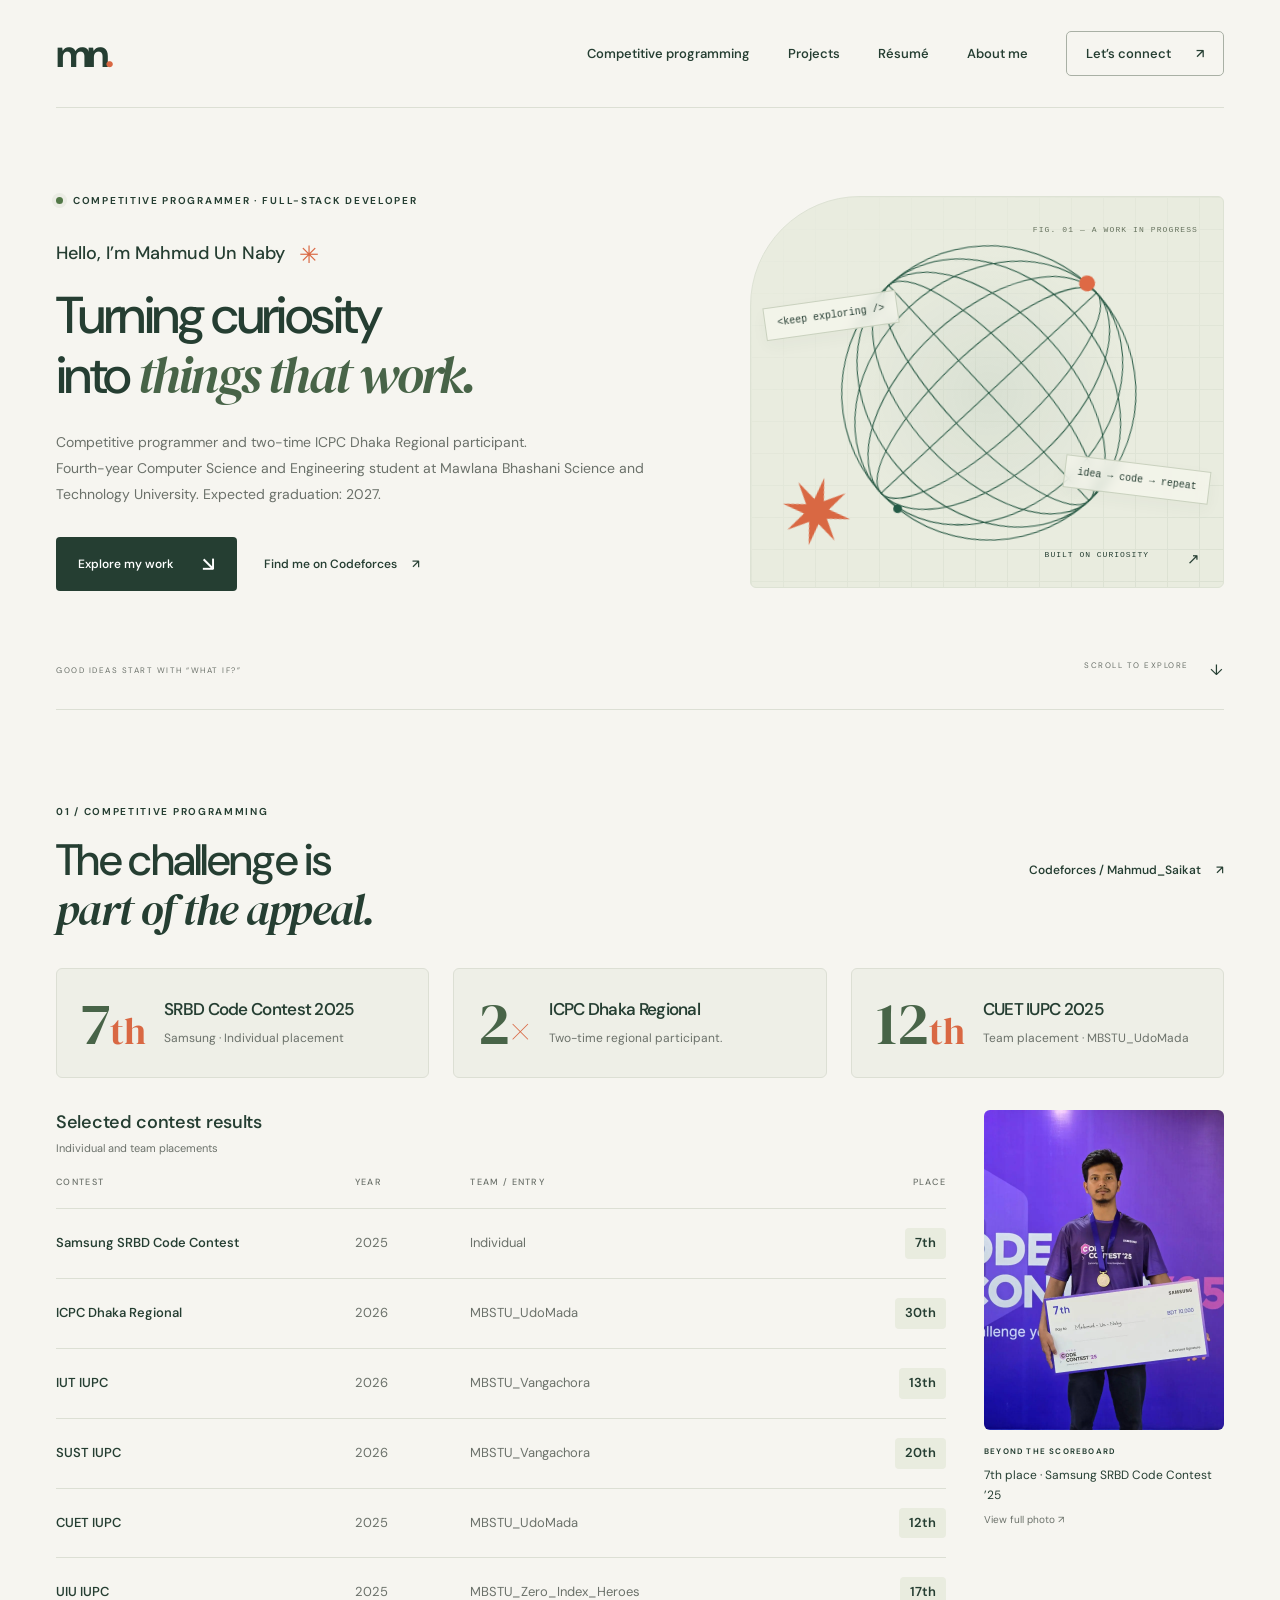
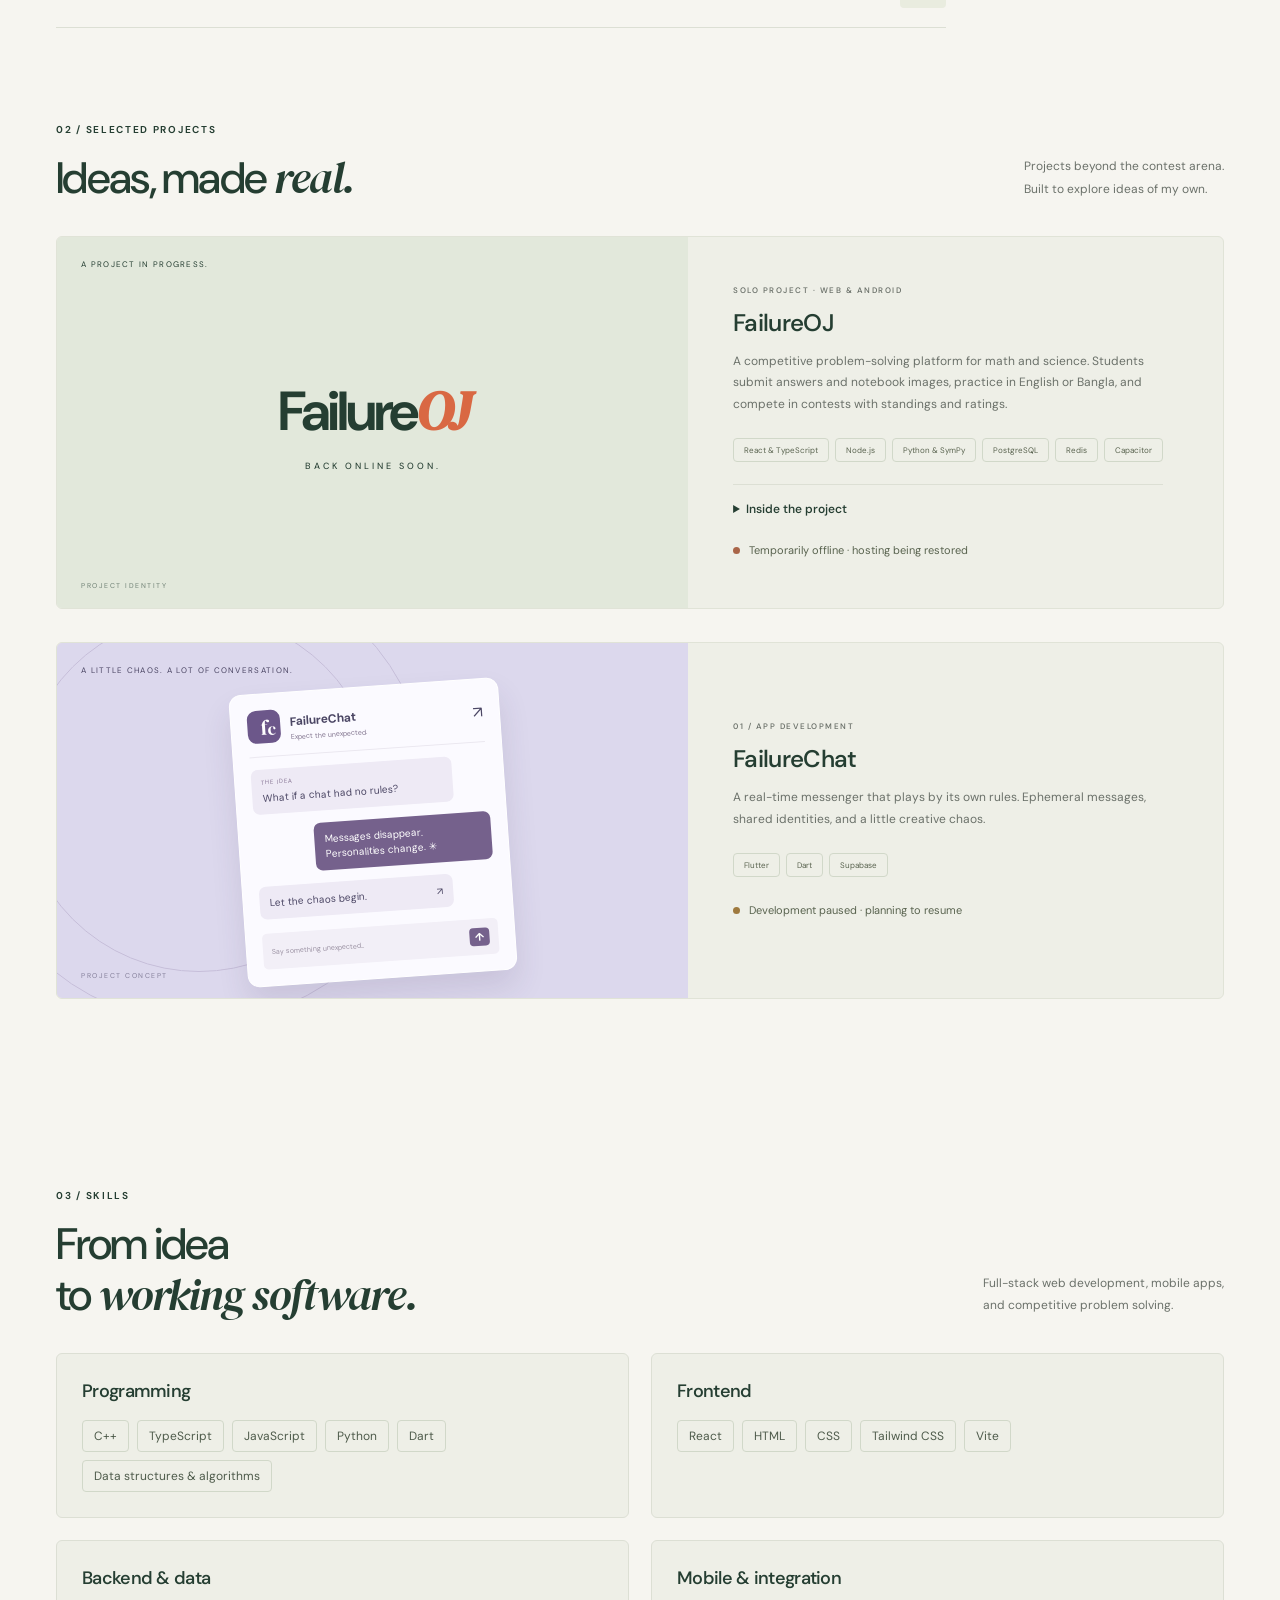
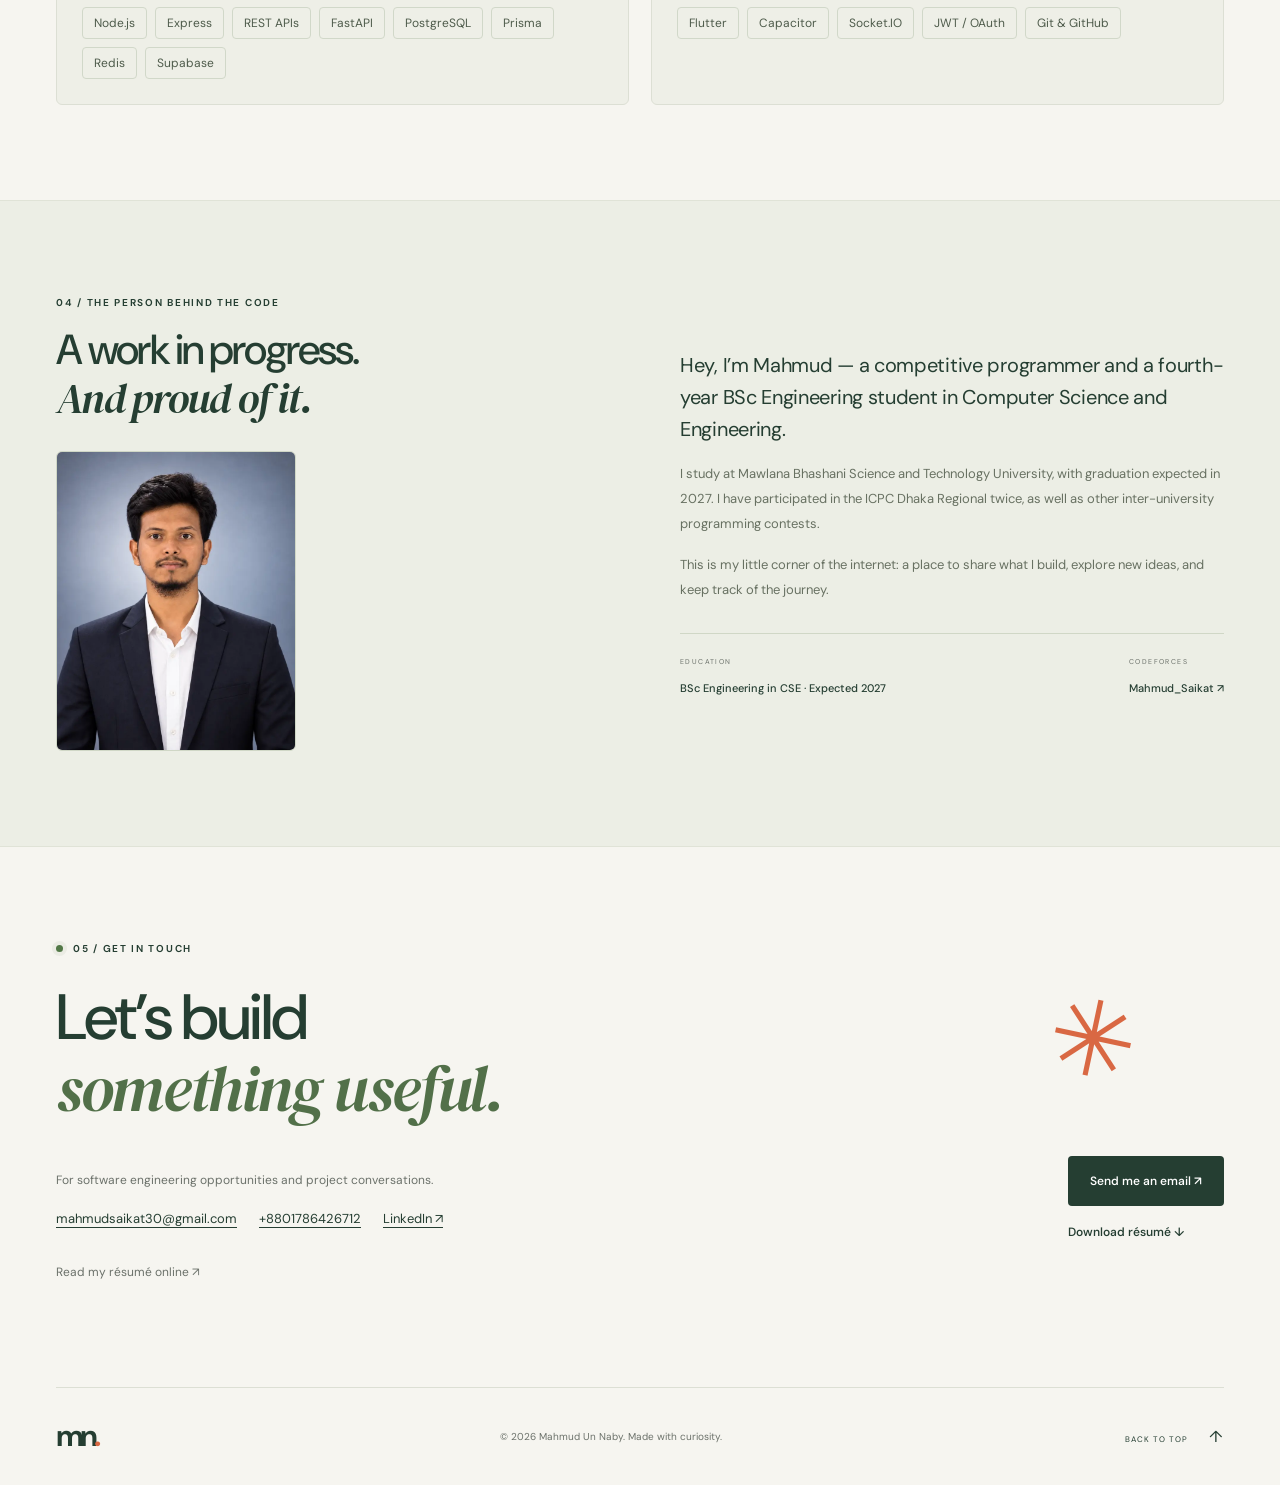
==== commit cea1a404: "Add linked resume and persistent profile content" ====
--- a/index.html
+++ b/index.html
@@ -5,12 +5,12 @@
   <meta name="viewport" content="width=device-width, initial-scale=1.0">
   <meta name="theme-color" content="#f6f5f0">
   <meta name="description" content="Mahmud Un Naby — competitive programmer, two-time ICPC Dhaka Regional participant, and Computer Science and Engineering student at MBSTU. Expected graduation: 2027.">
-  <meta property="og:title" content="Mahmud Un Naby — Competitive Programmer">
+  <meta property="og:title" content="Mahmud Un Naby — Competitive Programmer &amp; Full-Stack Developer">
   <meta property="og:description" content="Exploring ideas through code. A collection of projects, experiments, and things learned along the way.">
   <meta property="og:type" content="website">
   <meta property="og:url" content="https://mahmud-un-naby.github.io/portfolio/">
   <link rel="canonical" href="https://mahmud-un-naby.github.io/portfolio/">
-  <title>Mahmud Un Naby — Competitive Programmer</title>
+  <title>Mahmud Un Naby — Competitive Programmer &amp; Full-Stack Developer</title>
   <link rel="icon" href="./favicon.svg" type="image/svg+xml">
   <link rel="stylesheet" href="./styles.css">
   <script src="./script.js" defer></script>
@@ -21,13 +21,13 @@
     <a class="wordmark" href="#" aria-label="Mahmud Un Naby, home">mn<span>.</span></a>
     <button class="menu-toggle" aria-controls="navigation" aria-expanded="false" aria-label="Open navigation"><span></span><span></span></button>
     <nav id="navigation" aria-label="Main navigation">
-      <a href="#contests">Competitive programming</a><a href="#work">Projects</a><a href="#about">About me</a><a class="nav-contact" href="#contact">Let’s connect <span aria-hidden="true">↗</span></a>
+      <a href="#contests">Competitive programming</a><a href="#work">Projects</a><a href="./resume.html">Résumé</a><a href="#about">About me</a><a class="nav-contact" href="#contact">Let’s connect <span aria-hidden="true">↗</span></a>
     </nav>
   </header>
   <main id="main">
     <section class="hero wrap" aria-labelledby="hero-title">
       <div class="hero-copy">
-        <p class="eyebrow"><span class="status-dot"></span> COMPETITIVE PROGRAMMER · ENGINEERING STUDENT</p>
+        <p class="eyebrow"><span class="status-dot"></span> COMPETITIVE PROGRAMMER · FULL-STACK DEVELOPER</p>
         <p class="hello">Hello, I’m Mahmud Un Naby <span aria-hidden="true">✳</span></p>
         <h1 id="hero-title">Turning curiosity<br>into <em>things that work.</em></h1>
         <p class="hero-description">Competitive programmer and two-time ICPC Dhaka Regional participant.<br>Fourth-year Computer Science and Engineering student at Mawlana Bhashani Science and Technology University. Expected graduation: 2027.</p>
@@ -45,28 +45,25 @@
     <section id="contests" class="contests wrap section-space" aria-labelledby="contests-title">
       <div class="section-heading"><div><p class="eyebrow">01 / COMPETITIVE PROGRAMMING</p><h2 id="contests-title">The challenge is<br><em>part of the appeal.</em></h2></div><a class="text-link" href="https://codeforces.com/profile/Mahmud_Saikat" target="_blank" rel="noopener noreferrer">Codeforces / Mahmud_Saikat <span aria-hidden="true">↗</span></a></div>
       <div class="contest-grid">
+        <article class="contest-highlight"><span class="contest-number">7<span>th</span></span><div><h3>SRBD Code Contest 2025</h3><p>Samsung · Individual placement</p></div></article>
         <article class="contest-highlight"><span class="contest-number">2<span>×</span></span><div><h3>ICPC Dhaka Regional</h3><p>Two-time regional participant.</p></div></article>
         <article class="contest-highlight"><span class="contest-number">12<span>th</span></span><div><h3>CUET IUPC 2025</h3><p>Team placement · MBSTU_UdoMada</p></div></article>
       </div>
       <div class="contest-history">
       <div class="contest-results">
         <table>
-          <caption>Selected contest results <span>Team placements</span></caption>
-          <thead><tr><th scope="col">Contest</th><th scope="col">Year</th><th scope="col">Team</th><th scope="col">Place</th></tr></thead>
-          <tbody>
-            <tr><th scope="row">ICPC Dhaka Regional</th><td>2026</td><td>MBSTU_UdoMada</td><td><span class="placement">30th</span></td></tr>
-            <tr><th scope="row">IUT IUPC</th><td>2026</td><td>MBSTU_Vangachora</td><td><span class="placement">13th</span></td></tr>
-            <tr><th scope="row">SUST IUPC</th><td>2026</td><td>MBSTU_Vangachora</td><td><span class="placement">20th</span></td></tr>
-            <tr><th scope="row">CUET IUPC</th><td>2025</td><td>MBSTU_UdoMada</td><td><span class="placement">12th</span></td></tr>
-            <tr><th scope="row">UIU IUPC</th><td>2025</td><td>MBSTU_Zero_Index_Heroes</td><td><span class="placement">17th</span></td></tr>
-          </tbody>
+          <caption>Selected contest results <span>Individual and team placements</span></caption>
+          <thead><tr><th scope="col">Contest</th><th scope="col">Year</th><th scope="col">Team / entry</th><th scope="col">Place</th></tr></thead>
+          <!-- profile:results:start -->
+<tbody><tr><th scope="row">Samsung SRBD Code Contest</th><td>2025</td><td>Individual</td><td><span class="placement">7th</span></td></tr><tr><th scope="row">ICPC Dhaka Regional</th><td>2026</td><td>MBSTU_UdoMada</td><td><span class="placement">30th</span></td></tr><tr><th scope="row">IUT IUPC</th><td>2026</td><td>MBSTU_Vangachora</td><td><span class="placement">13th</span></td></tr><tr><th scope="row">SUST IUPC</th><td>2026</td><td>MBSTU_Vangachora</td><td><span class="placement">20th</span></td></tr><tr><th scope="row">CUET IUPC</th><td>2025</td><td>MBSTU_UdoMada</td><td><span class="placement">12th</span></td></tr><tr><th scope="row">UIU IUPC</th><td>2025</td><td>MBSTU_Zero_Index_Heroes</td><td><span class="placement">17th</span></td></tr></tbody>
+    <!-- profile:results:end -->
         </table>
       </div>
       <figure class="contest-memory">
         <a href="./assets/photos/mahmud-contest.webp" target="_blank" rel="noopener noreferrer" aria-label="View full contest photo, opens in a new tab">
           <img src="./assets/photos/mahmud-contest.webp" alt="Mahmud at a coding contest, wearing a medal and holding a prize cheque" width="960" height="1280" loading="lazy" decoding="async">
         </a>
-        <figcaption><span class="eyebrow">BEYOND THE SCOREBOARD</span>Samsung SRBD Code Contest ’25<span class="photo-hint">View full photo ↗</span></figcaption>
+        <figcaption><span class="eyebrow">BEYOND THE SCOREBOARD</span>7th place · Samsung SRBD Code Contest ’25<span class="photo-hint">View full photo ↗</span></figcaption>
       </figure>
       </div>
     </section>
@@ -98,8 +95,13 @@
         </article>
       </div>
     </section>
-    <section id="about" class="about section-space" aria-labelledby="about-title"><div class="wrap about-grid"><div><p class="eyebrow">03 / THE PERSON BEHIND THE CODE</p><h2 id="about-title">A work in progress.<br><em>And proud of it.</em></h2><figure class="about-portrait"><img src="./assets/photos/mahmud-portrait.webp" alt="Portrait of Mahmud Un Naby wearing a dark blazer and white shirt" width="800" height="1000" loading="lazy" decoding="async"></figure></div><div class="about-copy"><p class="about-lead">Hey, I’m Mahmud — a competitive programmer and a fourth-year BSc Engineering student in Computer Science and Engineering.</p><p>I study at Mawlana Bhashani Science and Technology University, with graduation expected in 2027. I have participated in the ICPC Dhaka Regional twice, as well as other inter-university programming contests.</p><p>This is my little corner of the internet: a place to share what I build, explore new ideas, and keep track of the journey.</p><div class="about-notes"><div><span>EDUCATION</span><strong>BSc Engineering in CSE · Expected 2027</strong></div><div><span>CODEFORCES</span><a href="https://codeforces.com/profile/Mahmud_Saikat" target="_blank" rel="noopener noreferrer">Mahmud_Saikat ↗</a></div></div></div></div></section>
-    <section id="contact" class="contact wrap section-space" aria-labelledby="contact-title"><p class="eyebrow"><span class="status-dot"></span> 04 / SAY HELLO</p><h2 id="contact-title">Good things start<br>with a <em>conversation.</em><span class="contact-star" aria-hidden="true">✳</span></h2><div class="contact-bottom"><p>Have an idea, an interesting problem, or just a hello?<br>Find me on GitHub. Let’s see what we can build.</p><a class="button button-dark" href="https://github.com/Mahmud-Un-Naby" target="_blank" rel="noopener noreferrer">Let’s connect on GitHub <span aria-hidden="true">↗</span></a></div></section>
+    <!-- profile:skills:start -->
+<section id="skills" class="skills wrap section-space" aria-labelledby="skills-title"><div class="section-heading"><div><p class="eyebrow">03 / SKILLS</p><h2 id="skills-title">From idea<br>to <em>working software.</em></h2></div><p>Full-stack web development, mobile apps,<br>and competitive problem solving.</p></div><div class="skill-groups"><article class="skill-group"><h3>Programming</h3><ul><li>C++</li><li>TypeScript</li><li>JavaScript</li><li>Python</li><li>Dart</li><li>Data structures &amp; algorithms</li></ul></article><article class="skill-group"><h3>Frontend</h3><ul><li>React</li><li>HTML</li><li>CSS</li><li>Tailwind CSS</li><li>Vite</li></ul></article><article class="skill-group"><h3>Backend &amp; data</h3><ul><li>Node.js</li><li>Express</li><li>REST APIs</li><li>FastAPI</li><li>PostgreSQL</li><li>Prisma</li><li>Redis</li><li>Supabase</li></ul></article><article class="skill-group"><h3>Mobile &amp; integration</h3><ul><li>Flutter</li><li>Capacitor</li><li>Socket.IO</li><li>JWT / OAuth</li><li>Git &amp; GitHub</li></ul></article></div></section>
+    <!-- profile:skills:end -->
+    <section id="about" class="about section-space" aria-labelledby="about-title"><div class="wrap about-grid"><div><p class="eyebrow">04 / THE PERSON BEHIND THE CODE</p><h2 id="about-title">A work in progress.<br><em>And proud of it.</em></h2><figure class="about-portrait"><img src="./assets/photos/mahmud-portrait.webp" alt="Portrait of Mahmud Un Naby wearing a dark blazer and white shirt" width="800" height="1000" loading="lazy" decoding="async"></figure></div><div class="about-copy"><p class="about-lead">Hey, I’m Mahmud — a competitive programmer and a fourth-year BSc Engineering student in Computer Science and Engineering.</p><p>I study at Mawlana Bhashani Science and Technology University, with graduation expected in 2027. I have participated in the ICPC Dhaka Regional twice, as well as other inter-university programming contests.</p><p>This is my little corner of the internet: a place to share what I build, explore new ideas, and keep track of the journey.</p><div class="about-notes"><div><span>EDUCATION</span><strong>BSc Engineering in CSE · Expected 2027</strong></div><div><span>CODEFORCES</span><a href="https://codeforces.com/profile/Mahmud_Saikat" target="_blank" rel="noopener noreferrer">Mahmud_Saikat ↗</a></div></div></div></div></section>
+    <!-- profile:contact:start -->
+<section id="contact" class="contact wrap section-space" aria-labelledby="contact-title"><p class="eyebrow"><span class="status-dot"></span> 05 / GET IN TOUCH</p><h2 id="contact-title">Let’s build<br><em>something useful.</em><span class="contact-star" aria-hidden="true">✳</span></h2><div class="contact-bottom"><div><p>For software engineering opportunities and project conversations.</p><div class="contact-details"><a href="mailto:mahmudsaikat30@gmail.com">mahmudsaikat30@gmail.com</a><a href="tel:+8801786426712">+8801786426712</a><a href="https://www.linkedin.com/in/mahmud-un-naby-75342b360/" target="_blank" rel="noopener noreferrer">LinkedIn ↗</a></div></div><div class="contact-actions"><a href="mailto:mahmudsaikat30@gmail.com" class="button button-dark">Send me an email ↗</a><a href="./assets/documents/Mahmud-Un-Naby-Resume.pdf" class="text-link" download>Download résumé ↓</a></div></div><p class="resume-browser-link"><a href="./resume.html">Read my résumé online ↗</a></p></section>
+    <!-- profile:contact:end -->
   </main>
   <footer class="footer wrap"><a class="wordmark" href="#" aria-label="Back to top">mn<span>.</span></a><p>© <span id="year">2026</span> Mahmud Un Naby. Made with curiosity.</p><a href="#">BACK TO TOP <span aria-hidden="true">↑</span></a></footer>
 </body>
--- a/styles.css
+++ b/styles.css
@@ -72,3 +72,22 @@
 }
 @media(max-width:760px){.about-portrait{max-width:220px}}
 @media(max-width:480px){.contest-memory{grid-template-columns:120px minmax(0,1fr);gap:18px}}
+
+/* Shared profile sections and resume links. */
+.contest-grid{grid-template-columns:repeat(3,minmax(0,1fr))}
+.contest-highlight{padding:24px;gap:18px;min-width:0}
+.contest-highlight h3{font-size:17px}
+.contest-highlight p{overflow-wrap:anywhere}
+.skill-groups{display:grid;grid-template-columns:repeat(2,minmax(0,1fr));gap:22px}
+.skill-group{padding:25px;border:1px solid var(--line);border-radius:6px;background:#eeefe7}
+.skill-group h3{font-size:18px;margin-bottom:17px}
+.skill-group ul{display:flex;flex-wrap:wrap;gap:8px;margin:0;padding:0;list-style:none}
+.skill-group li{font-size:12px;border:1px solid #d1d8c9;padding:7px 11px;border-radius:4px;color:#4e5b4b}
+.contact-details{display:flex;flex-wrap:wrap;gap:12px 22px;margin-top:18px}
+.contact-details a{font-size:13px;text-decoration:underline;text-underline-offset:4px;overflow-wrap:anywhere}
+.contact-actions{display:flex;flex-direction:column;align-items:flex-start;gap:18px;flex-shrink:0}
+.contact-bottom{gap:25px}
+.resume-browser-link{font-size:12px;margin-top:24px;color:var(--muted)}
+.resume-browser-link a:hover{color:var(--accent)}
+@media(max-width:1050px){.contest-grid{grid-template-columns:1fr}.contest-highlight{padding:24px}.site-header nav{gap:18px;font-size:11px}}
+@media(max-width:760px){.skill-groups{grid-template-columns:1fr}.contact-details{flex-direction:column;gap:15px}.contact-actions{margin-top:4px}.skill-group{padding:22px}.hero .eyebrow{font-size:6.5px}}
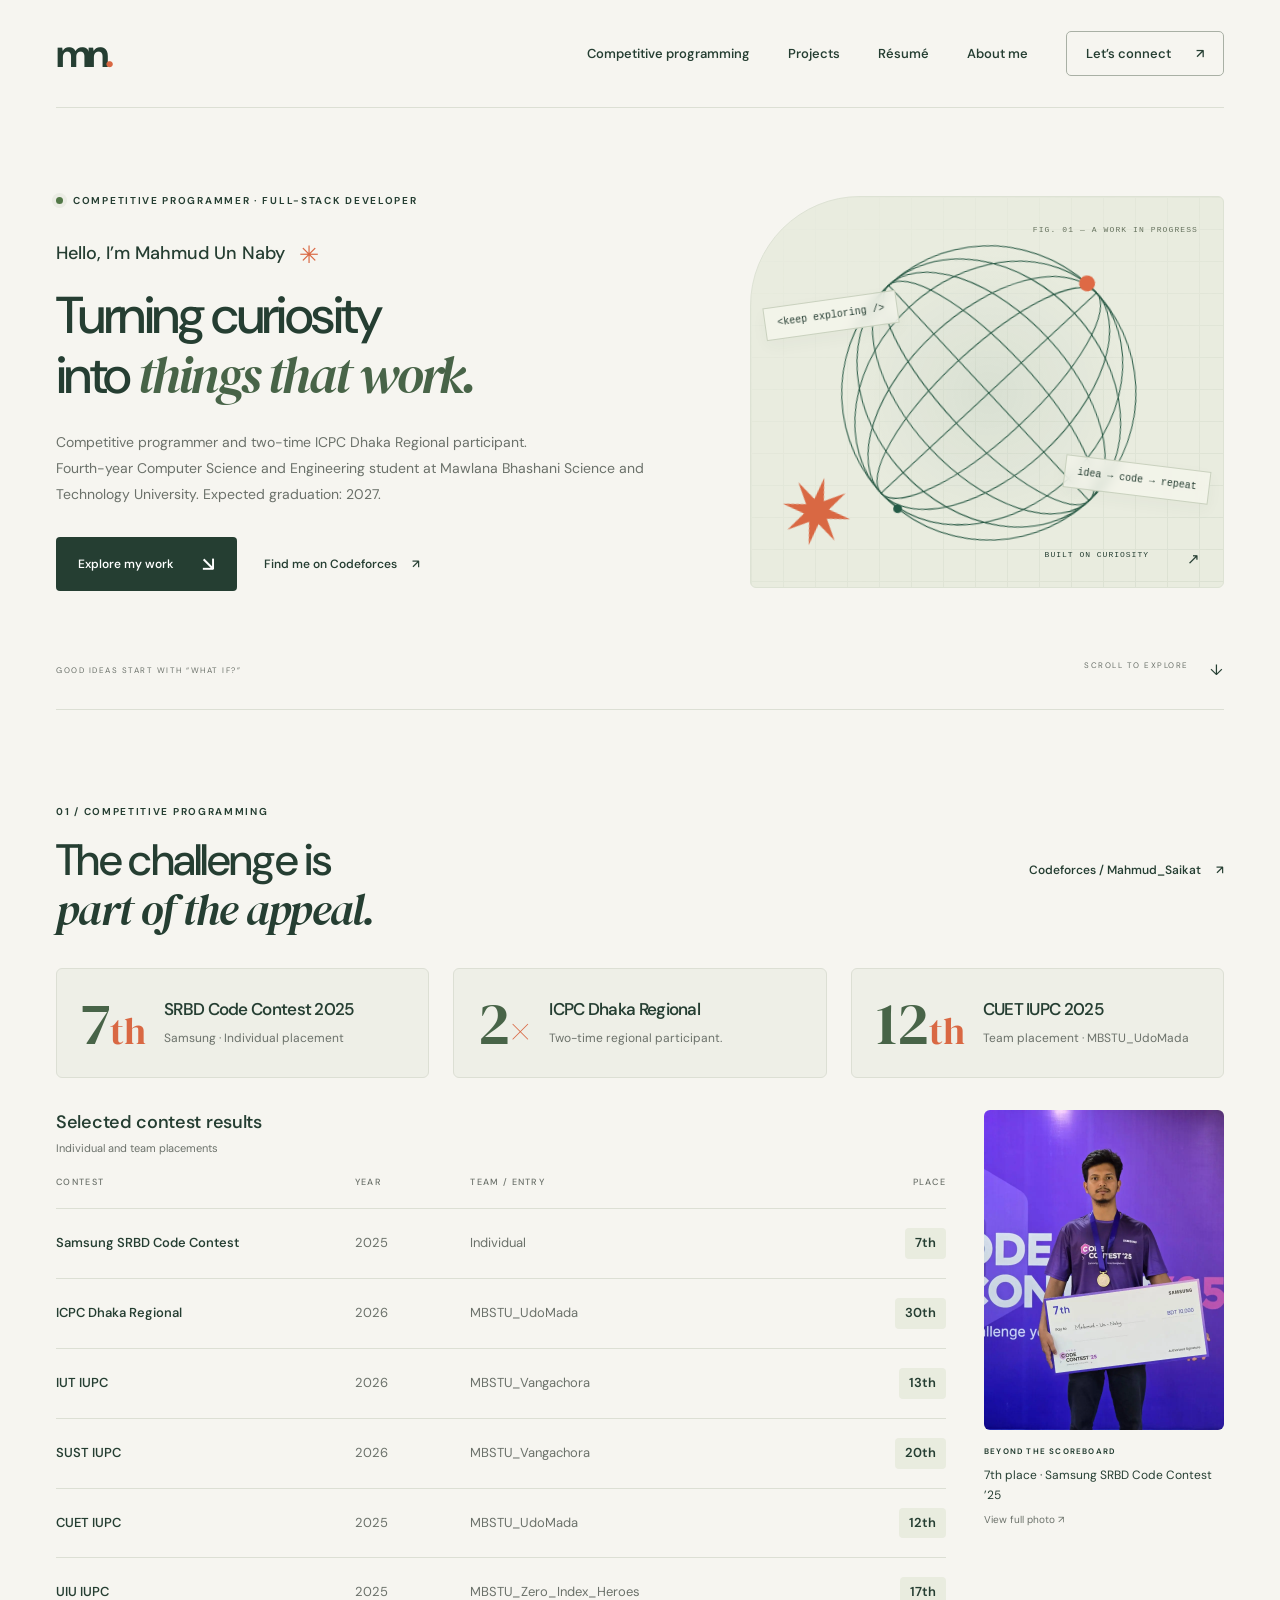
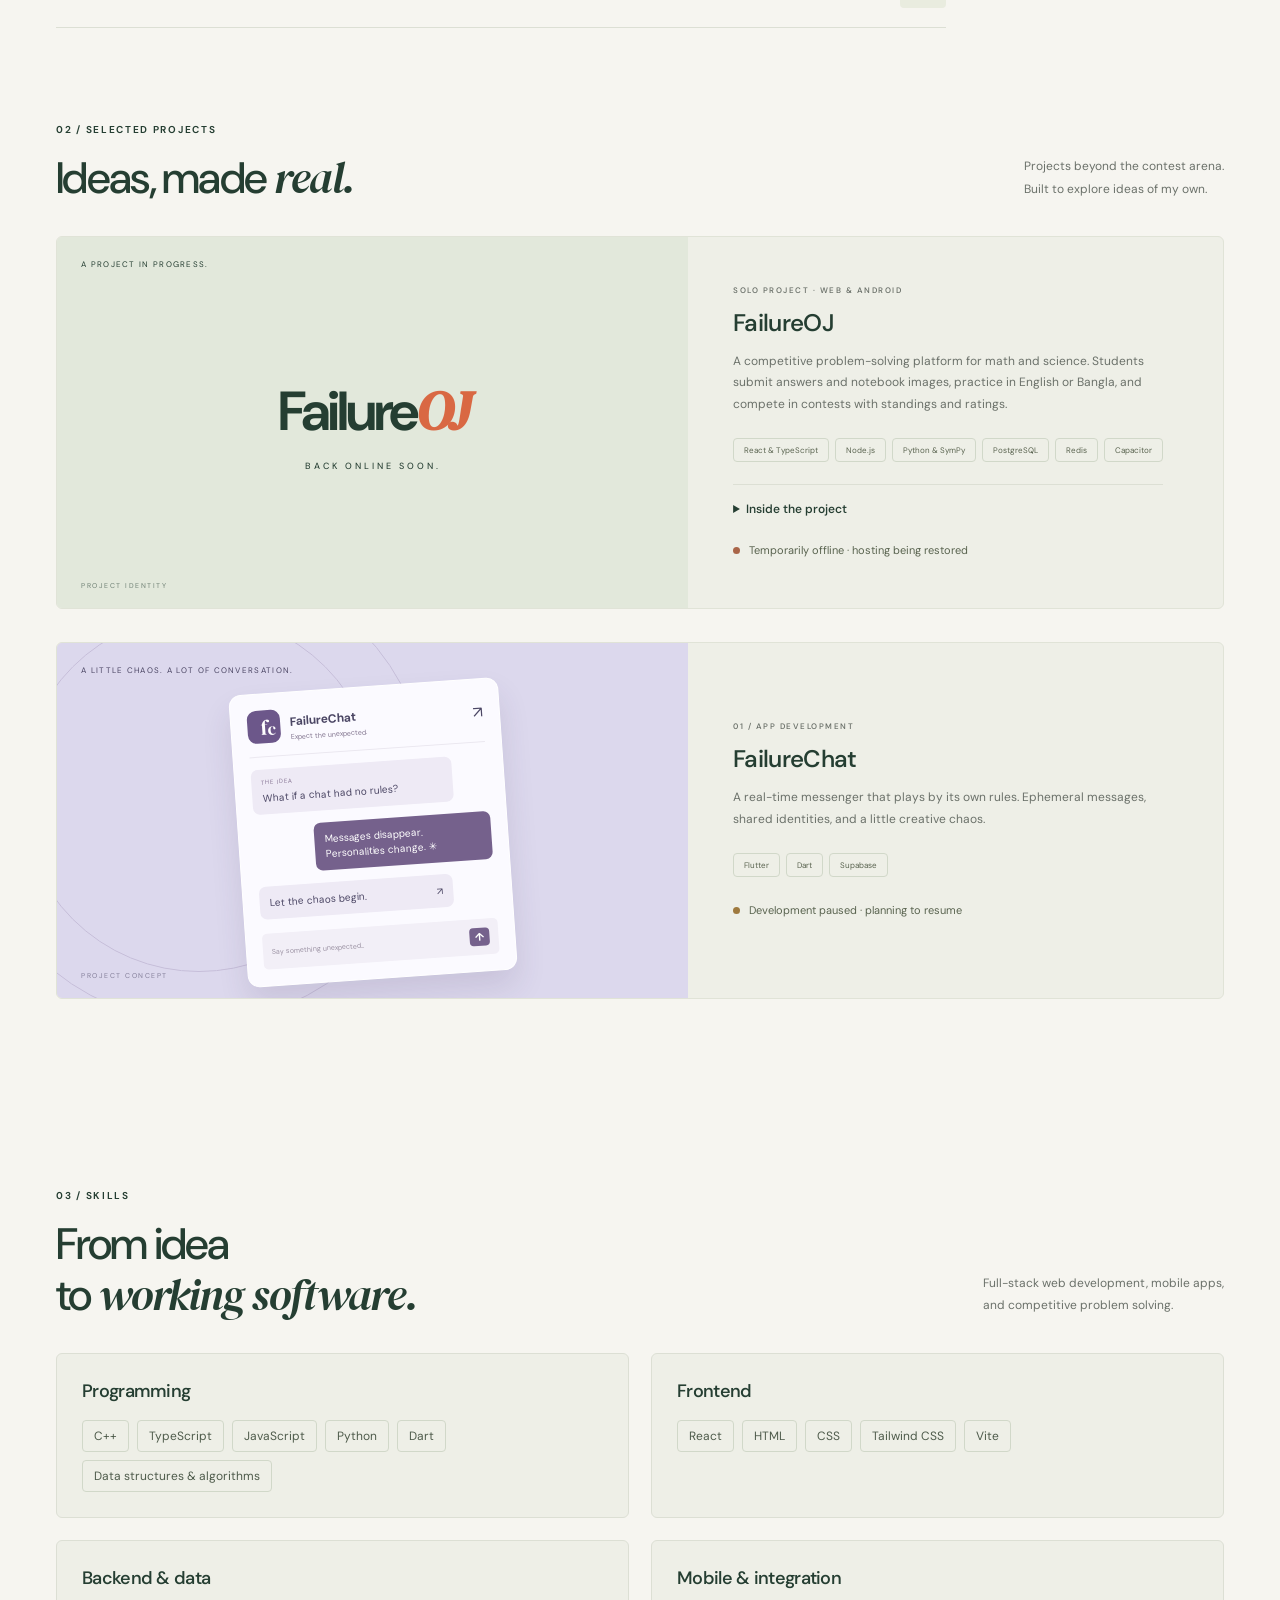
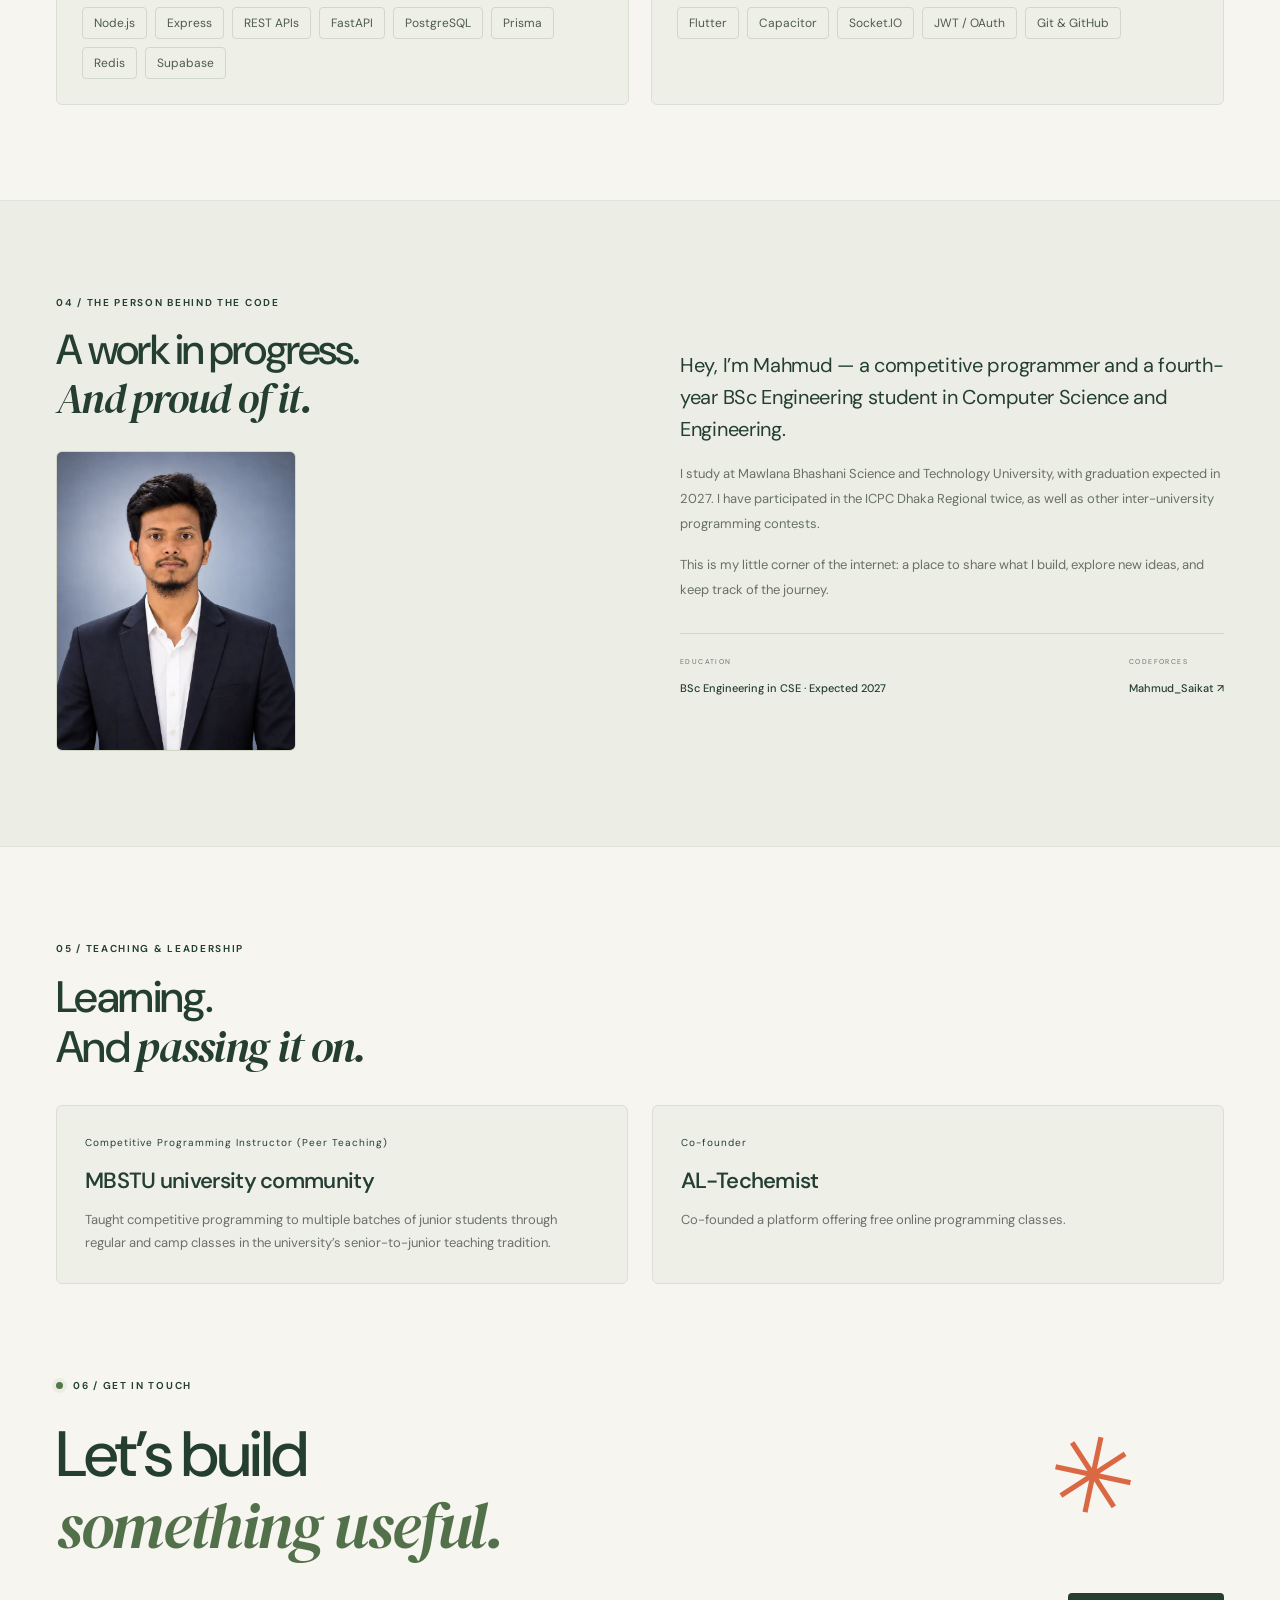
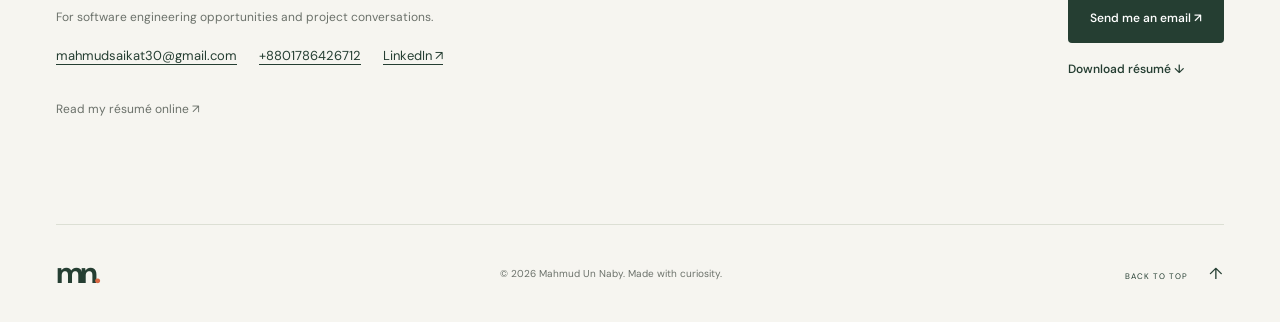
==== commit e199f314: "Add community teaching and AL-Techemist leadership" ====
--- a/index.html
+++ b/index.html
@@ -99,8 +99,11 @@
 <section id="skills" class="skills wrap section-space" aria-labelledby="skills-title"><div class="section-heading"><div><p class="eyebrow">03 / SKILLS</p><h2 id="skills-title">From idea<br>to <em>working software.</em></h2></div><p>Full-stack web development, mobile apps,<br>and competitive problem solving.</p></div><div class="skill-groups"><article class="skill-group"><h3>Programming</h3><ul><li>C++</li><li>TypeScript</li><li>JavaScript</li><li>Python</li><li>Dart</li><li>Data structures &amp; algorithms</li></ul></article><article class="skill-group"><h3>Frontend</h3><ul><li>React</li><li>HTML</li><li>CSS</li><li>Tailwind CSS</li><li>Vite</li></ul></article><article class="skill-group"><h3>Backend &amp; data</h3><ul><li>Node.js</li><li>Express</li><li>REST APIs</li><li>FastAPI</li><li>PostgreSQL</li><li>Prisma</li><li>Redis</li><li>Supabase</li></ul></article><article class="skill-group"><h3>Mobile &amp; integration</h3><ul><li>Flutter</li><li>Capacitor</li><li>Socket.IO</li><li>JWT / OAuth</li><li>Git &amp; GitHub</li></ul></article></div></section>
     <!-- profile:skills:end -->
     <section id="about" class="about section-space" aria-labelledby="about-title"><div class="wrap about-grid"><div><p class="eyebrow">04 / THE PERSON BEHIND THE CODE</p><h2 id="about-title">A work in progress.<br><em>And proud of it.</em></h2><figure class="about-portrait"><img src="./assets/photos/mahmud-portrait.webp" alt="Portrait of Mahmud Un Naby wearing a dark blazer and white shirt" width="800" height="1000" loading="lazy" decoding="async"></figure></div><div class="about-copy"><p class="about-lead">Hey, I’m Mahmud — a competitive programmer and a fourth-year BSc Engineering student in Computer Science and Engineering.</p><p>I study at Mawlana Bhashani Science and Technology University, with graduation expected in 2027. I have participated in the ICPC Dhaka Regional twice, as well as other inter-university programming contests.</p><p>This is my little corner of the internet: a place to share what I build, explore new ideas, and keep track of the journey.</p><div class="about-notes"><div><span>EDUCATION</span><strong>BSc Engineering in CSE · Expected 2027</strong></div><div><span>CODEFORCES</span><a href="https://codeforces.com/profile/Mahmud_Saikat" target="_blank" rel="noopener noreferrer">Mahmud_Saikat ↗</a></div></div></div></div></section>
+    <!-- profile:experience:start -->
+<section id="community" class="community wrap section-space" aria-labelledby="community-title"><div class="section-heading"><div><p class="eyebrow">05 / TEACHING &amp; LEADERSHIP</p><h2 id="community-title">Learning.<br>And <em>passing it on.</em></h2></div></div><div class="community-grid"><article class="community-card"><p class="community-role">Competitive Programming Instructor (Peer Teaching)</p><h3>MBSTU university community</h3><p>Taught competitive programming to multiple batches of junior students through regular and camp classes in the university’s senior-to-junior teaching tradition.</p></article><article class="community-card"><p class="community-role">Co-founder</p><h3>AL-Techemist</h3><p>Co-founded a platform offering free online programming classes.</p></article></div></section>
+    <!-- profile:experience:end -->
     <!-- profile:contact:start -->
-<section id="contact" class="contact wrap section-space" aria-labelledby="contact-title"><p class="eyebrow"><span class="status-dot"></span> 05 / GET IN TOUCH</p><h2 id="contact-title">Let’s build<br><em>something useful.</em><span class="contact-star" aria-hidden="true">✳</span></h2><div class="contact-bottom"><div><p>For software engineering opportunities and project conversations.</p><div class="contact-details"><a href="mailto:mahmudsaikat30@gmail.com">mahmudsaikat30@gmail.com</a><a href="tel:+8801786426712">+8801786426712</a><a href="https://www.linkedin.com/in/mahmud-un-naby-75342b360/" target="_blank" rel="noopener noreferrer">LinkedIn ↗</a></div></div><div class="contact-actions"><a href="mailto:mahmudsaikat30@gmail.com" class="button button-dark">Send me an email ↗</a><a href="./assets/documents/Mahmud-Un-Naby-Resume.pdf" class="text-link" download>Download résumé ↓</a></div></div><p class="resume-browser-link"><a href="./resume.html">Read my résumé online ↗</a></p></section>
+<section id="contact" class="contact wrap section-space" aria-labelledby="contact-title"><p class="eyebrow"><span class="status-dot"></span> 06 / GET IN TOUCH</p><h2 id="contact-title">Let’s build<br><em>something useful.</em><span class="contact-star" aria-hidden="true">✳</span></h2><div class="contact-bottom"><div><p>For software engineering opportunities and project conversations.</p><div class="contact-details"><a href="mailto:mahmudsaikat30@gmail.com">mahmudsaikat30@gmail.com</a><a href="tel:+8801786426712">+8801786426712</a><a href="https://www.linkedin.com/in/mahmud-un-naby-75342b360/" target="_blank" rel="noopener noreferrer">LinkedIn ↗</a></div></div><div class="contact-actions"><a href="mailto:mahmudsaikat30@gmail.com" class="button button-dark">Send me an email ↗</a><a href="./assets/documents/Mahmud-Un-Naby-Resume.pdf" class="text-link" download>Download résumé ↓</a></div></div><p class="resume-browser-link"><a href="./resume.html">Read my résumé online ↗</a></p></section>
     <!-- profile:contact:end -->
   </main>
   <footer class="footer wrap"><a class="wordmark" href="#" aria-label="Back to top">mn<span>.</span></a><p>© <span id="year">2026</span> Mahmud Un Naby. Made with curiosity.</p><a href="#">BACK TO TOP <span aria-hidden="true">↑</span></a></footer>
--- a/styles.css
+++ b/styles.css
@@ -91,3 +91,12 @@
 .resume-browser-link a:hover{color:var(--accent)}
 @media(max-width:1050px){.contest-grid{grid-template-columns:1fr}.contest-highlight{padding:24px}.site-header nav{gap:18px;font-size:11px}}
 @media(max-width:760px){.skill-groups{grid-template-columns:1fr}.contact-details{flex-direction:column;gap:15px}.contact-actions{margin-top:4px}.skill-group{padding:22px}.hero .eyebrow{font-size:6.5px}}
+
+.community{padding-bottom:0}
+.community-grid{display:grid;grid-template-columns:repeat(2,minmax(0,1fr));gap:24px}
+.community-card{padding:28px;border:1px solid var(--line);border-radius:6px;background:#eeefe7}
+.community-card h3{font-size:22px;overflow-wrap:anywhere}
+.community-card p{font-size:13px;line-height:1.8;color:var(--muted);margin:12px 0 0}
+.community-card p.community-role{font-size:10px;letter-spacing:1px;color:var(--ink);margin:0 0 14px}
+.community-card .experience-timing{font-size:11px;color:var(--ink)}
+@media(max-width:760px){.community-grid{grid-template-columns:1fr}.community-card{padding:24px}}
